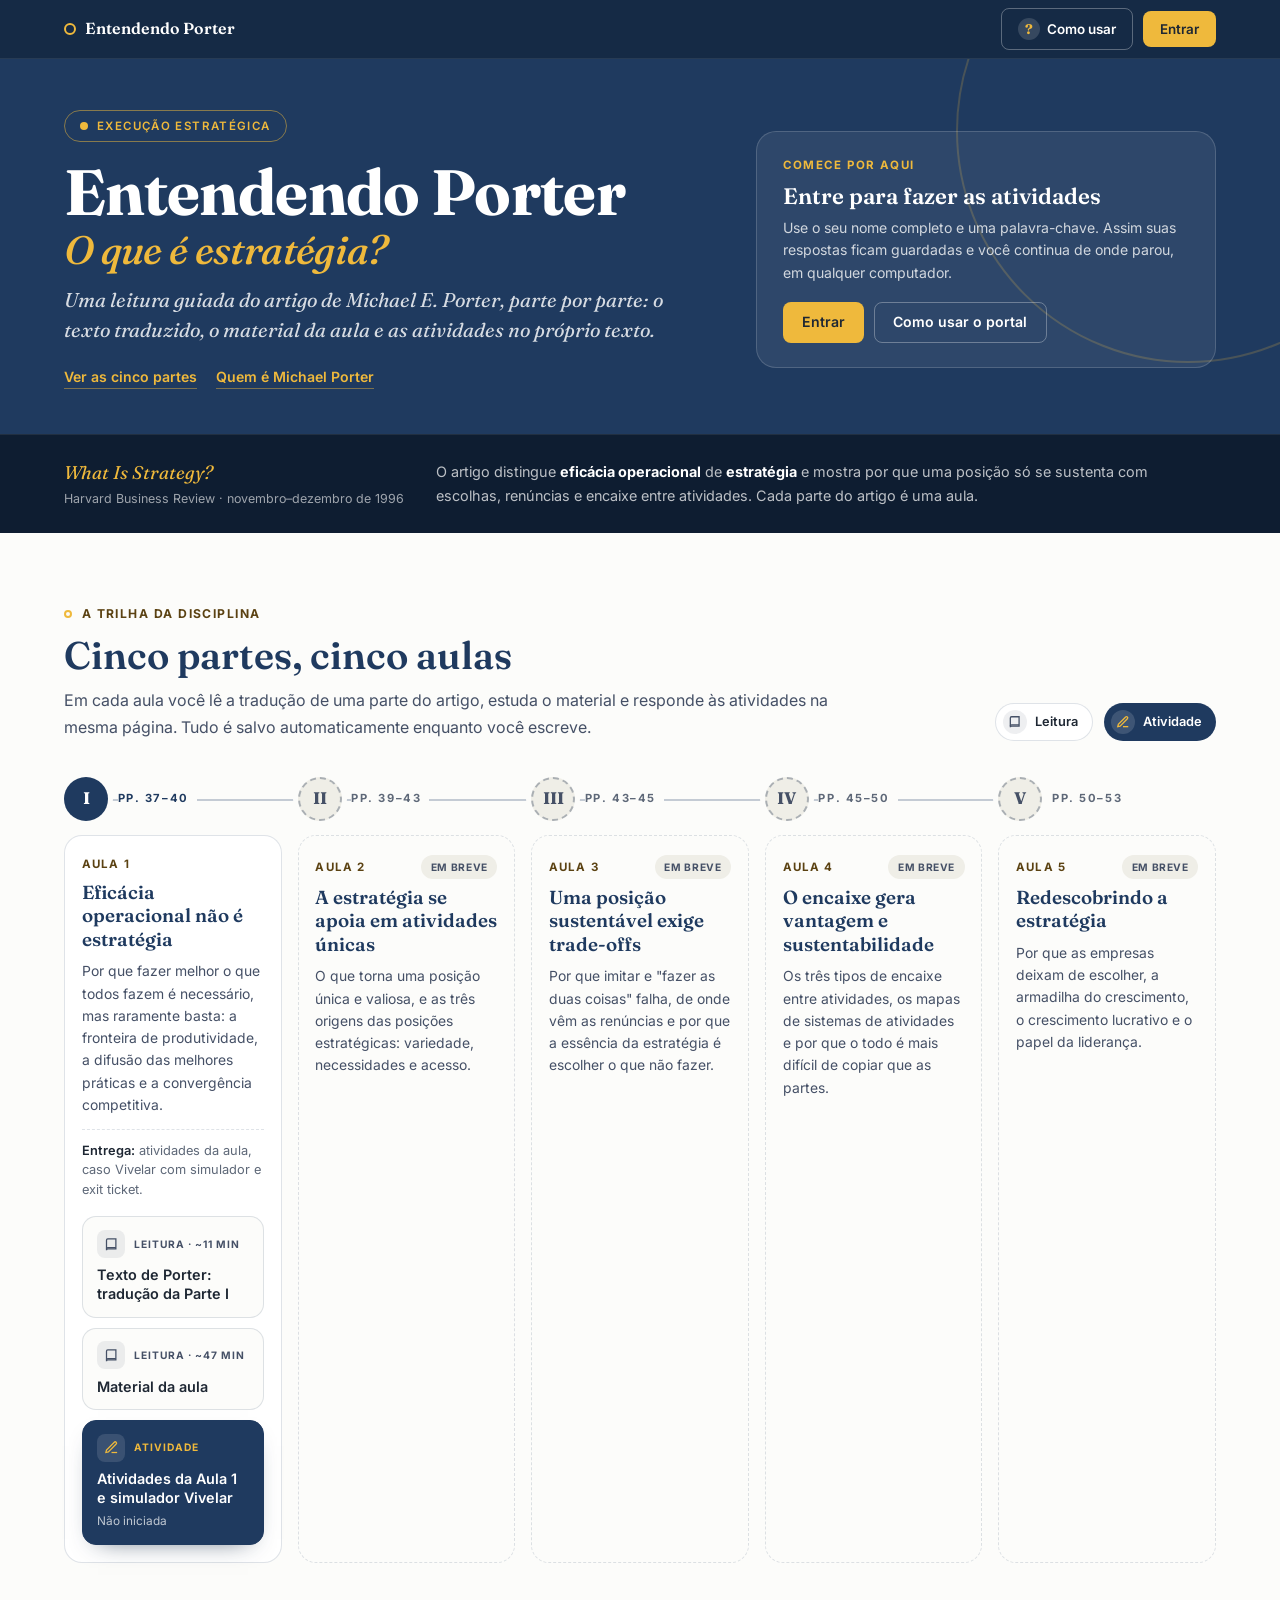
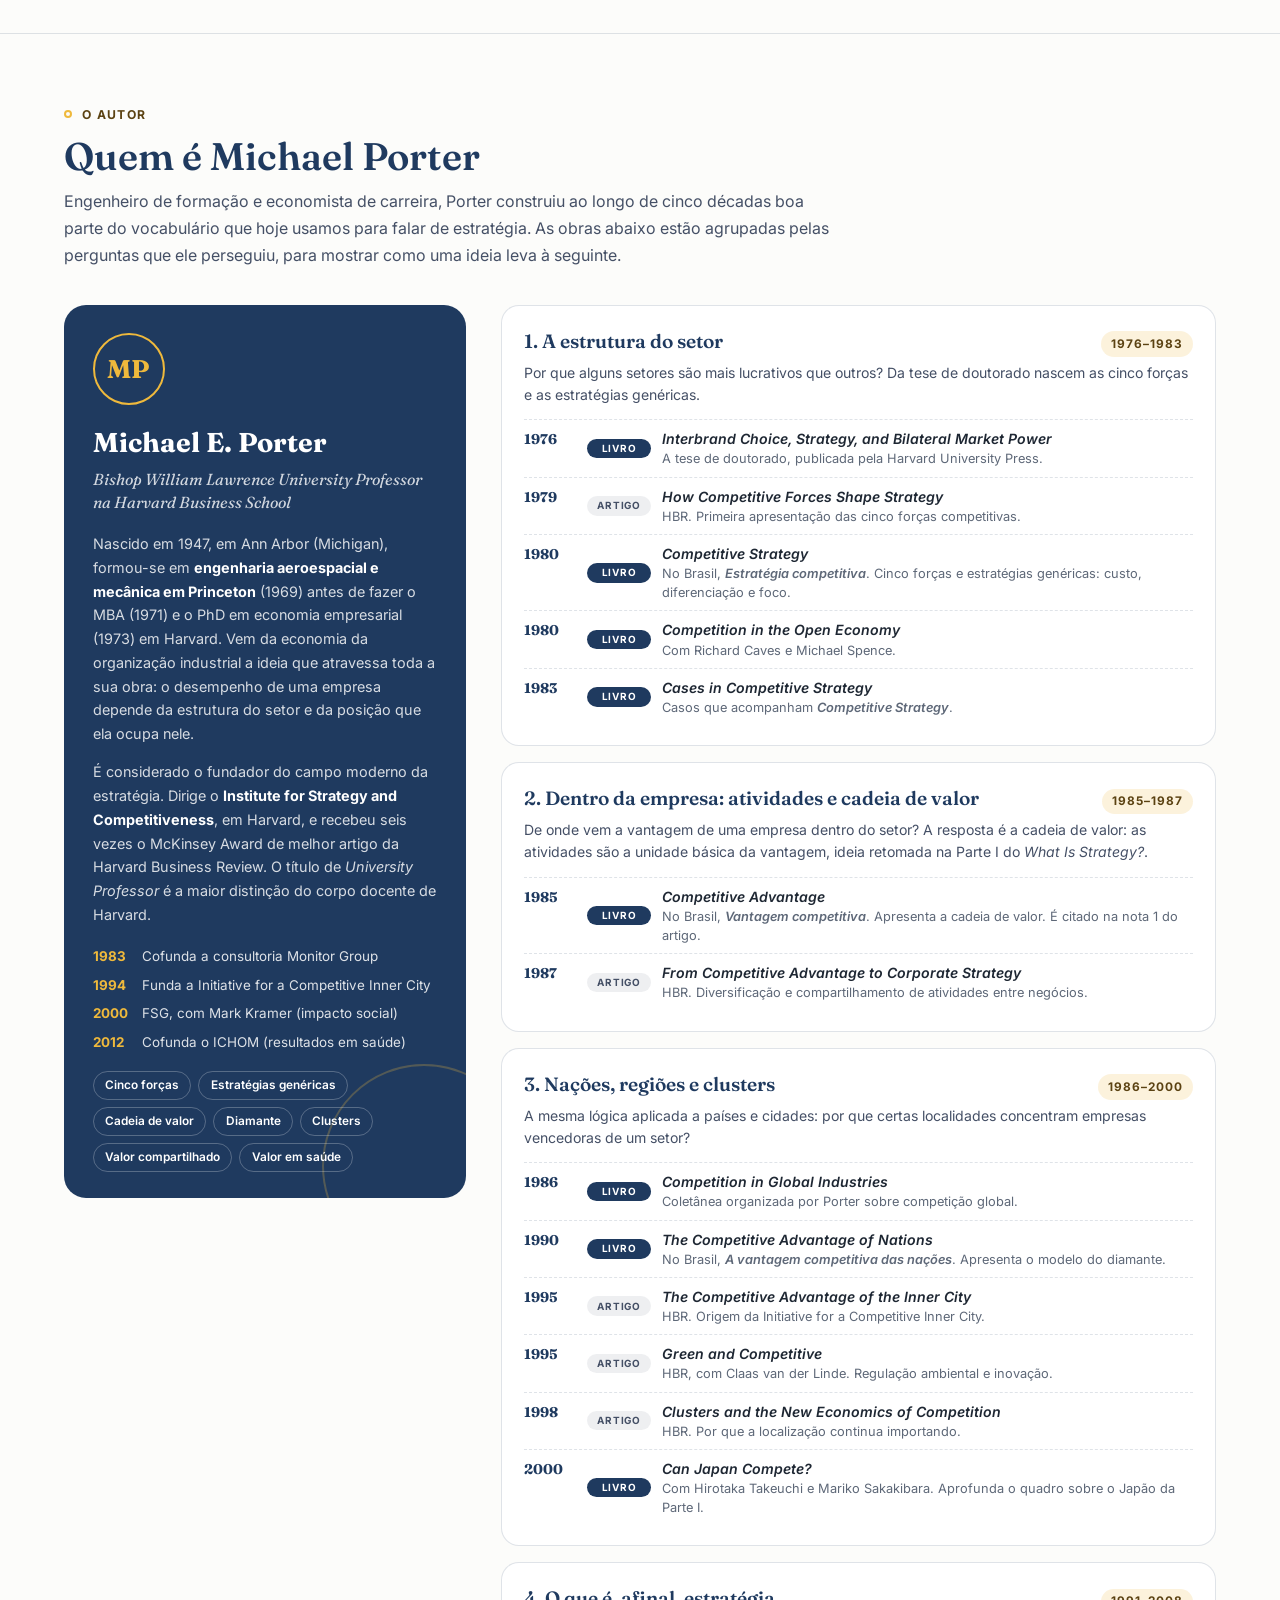
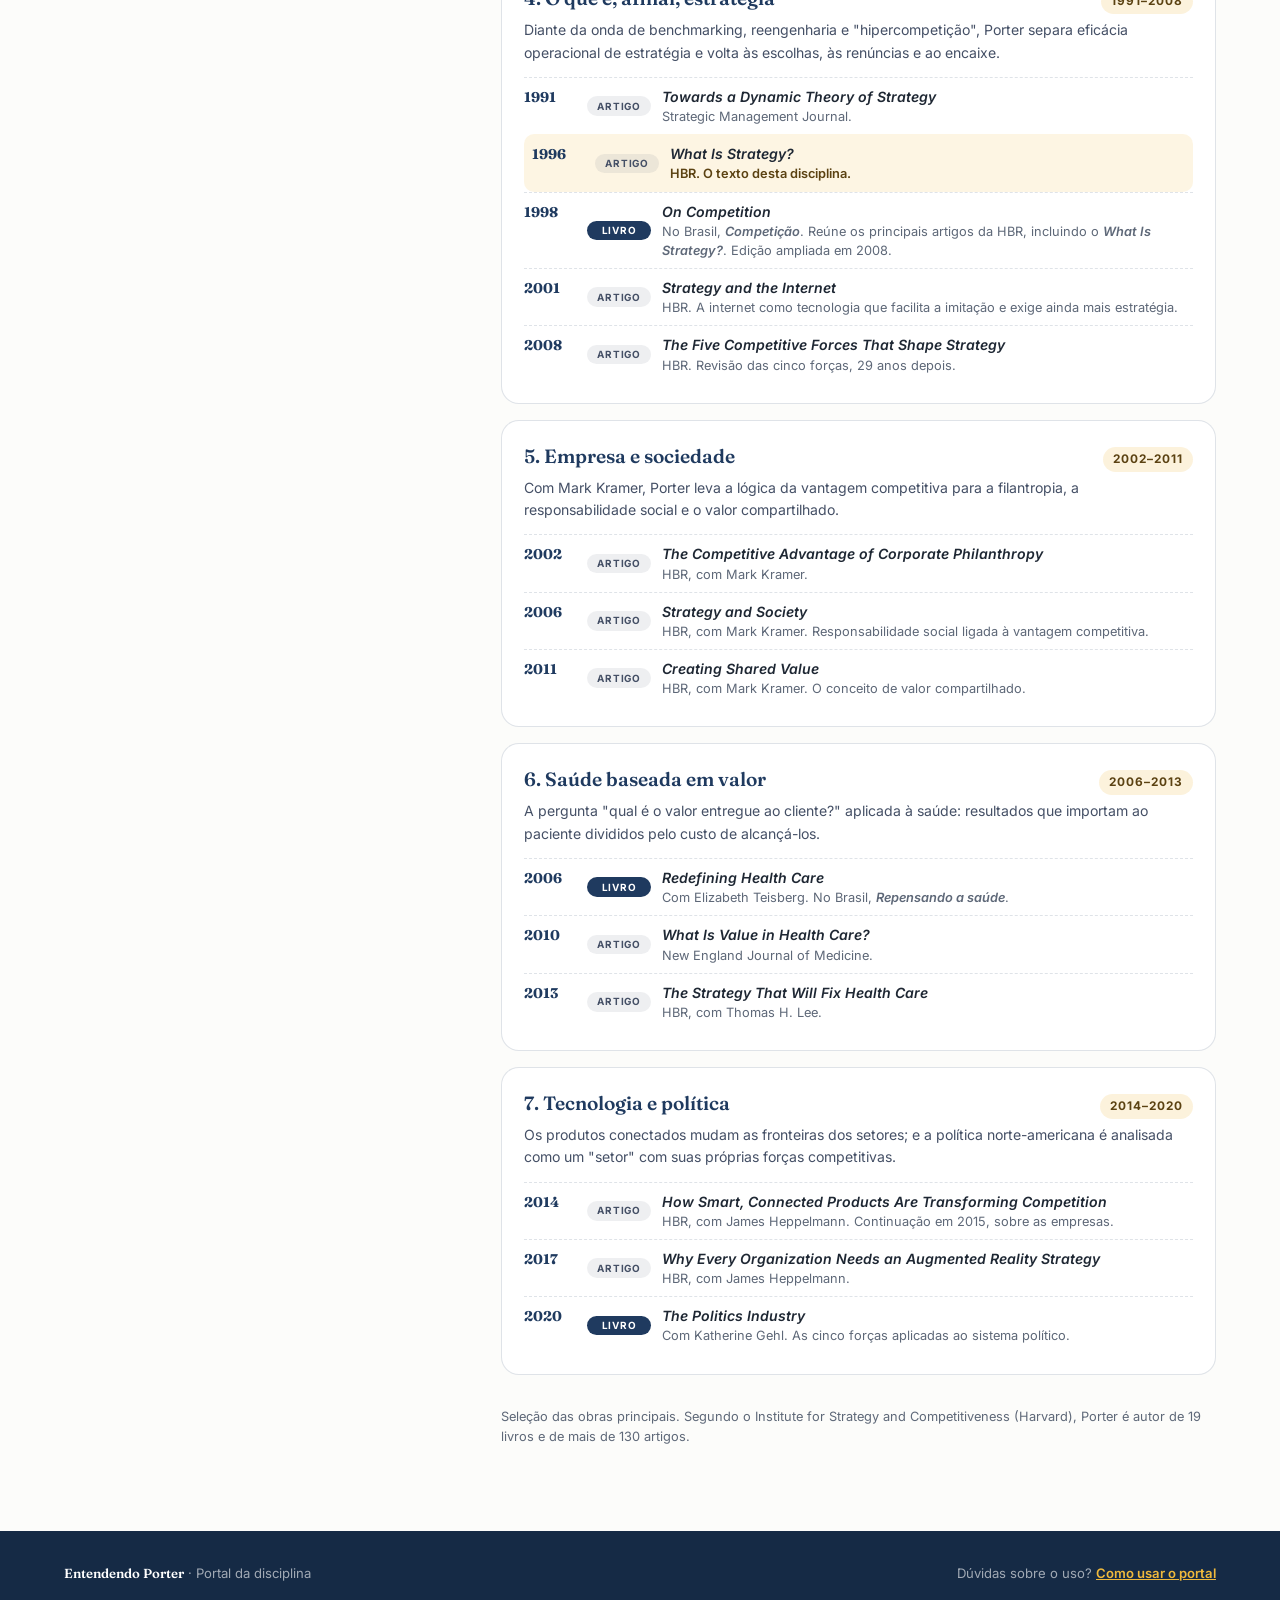
==== index.html @ 603222df "Portal Entendendo Porter: Parte I (Aula 1) Home com trilha das cinco partes e "Quem é Michael Porter" ====
<!DOCTYPE html>
<html lang="pt-BR">
<head>
<meta charset="UTF-8">
<meta name="viewport" content="width=device-width, initial-scale=1.0">
<title>Entendendo Porter — O que é estratégia?</title>
<meta name="description" content="Leitura guiada do artigo What Is Strategy?, de Michael E. Porter (1996): tradução, material da aula e atividades, parte por parte.">
<link rel="preconnect" href="https://fonts.googleapis.com">
<link rel="preconnect" href="https://fonts.gstatic.com" crossorigin>
<link href="https://fonts.googleapis.com/css2?family=Fraunces:ital,opsz,wght@0,9..144,400;0,9..144,500;0,9..144,600;0,9..144,700;1,9..144,400;1,9..144,500&family=Inter:wght@400;500;600;700&display=swap" rel="stylesheet">
<link rel="stylesheet" href="assets/css/portal.css">
<style>
  :root {
    --roxo:#1F3A5F; --roxo-deep:#152A45; --roxo-noite:#0E1D31; --azul:#455066; --azul-tint:rgba(69,80,102,0.09);
    --papel:#FCFCFA; --papel-dim:#EFEEE7; --linha:rgba(31,58,95,0.14);
    --amarelo:#EFB93C; --amarelo-ink:#5B4212; --texto:#1E2733; --muted:#5E6878; --ok:#2f8f5f;
    --display:'Fraunces', Georgia, serif; --body:'Inter', -apple-system, sans-serif;
  }
  * { box-sizing:border-box; }
  html { scroll-behavior:smooth; -webkit-text-size-adjust:100%; scroll-padding-top:70px; }
  body { margin:0; font-family:var(--body); background:var(--papel); color:var(--texto); line-height:1.6; overflow-x:hidden; }
  a { color:inherit; }
  ::selection { background:var(--amarelo); color:var(--roxo-deep); }
  .wrap { max-width:var(--vd-largura); margin:0 auto; padding:0 1.5rem; }

  /* ================= PRIMEIRA DOBRA ================= */
  .hero { background:var(--roxo); color:#fff; position:relative; overflow:hidden; }
  .hero::before { content:''; position:absolute; right:-140px; top:-160px; width:460px; height:460px; border-radius:50%; border:2px solid rgba(239,185,60,0.2); }
  .hero-grid { display:grid; grid-template-columns:1.4fr 1fr; gap:3rem; align-items:center; padding-top:clamp(2.2rem,5vw,3.2rem); padding-bottom:clamp(2rem,4vw,2.8rem); position:relative; z-index:1; }
  .tag { display:inline-flex; align-items:center; gap:0.55rem; border:1px solid rgba(239,185,60,0.5); color:var(--amarelo); font-size:0.72rem; letter-spacing:0.12em; text-transform:uppercase; padding:0.35rem 0.95rem; border-radius:100px; font-weight:600; }
  .tag i { width:8px; height:8px; border-radius:50%; background:var(--amarelo); display:inline-block; }
  .hero h1 { font-family:var(--display); font-weight:700; font-size:clamp(2.5rem,5.4vw,4rem); line-height:1.02; margin:1.1rem 0 0.9rem; letter-spacing:-0.01em; }
  .hero h1 em { display:block; font-style:italic; font-weight:500; color:var(--amarelo); font-size:0.62em; margin-top:0.35rem; }
  .hero-sub { font-family:var(--display); font-style:italic; font-size:clamp(1.05rem,1.8vw,1.25rem); color:rgba(255,255,255,0.82); max-width:52ch; margin:0; line-height:1.5; }
  .hero-links { display:flex; gap:1.2rem; flex-wrap:wrap; margin-top:1.3rem; font-size:0.88rem; }
  .hero-links a { color:var(--amarelo); font-weight:600; text-decoration:none; border-bottom:1px solid rgba(239,185,60,0.45); }
  .hero-links a:hover { border-bottom-color:var(--amarelo); }

  .sessao-card { background:rgba(255,255,255,0.07); border:1px solid rgba(255,255,255,0.16); border-radius:20px; padding:1.5rem 1.6rem; }
  .sessao-card .eyebrow { font-size:0.72rem; font-weight:700; letter-spacing:0.12em; text-transform:uppercase; color:var(--amarelo); margin-bottom:0.5rem; }
  .sessao-card h2 { font-family:var(--display); font-weight:600; font-size:1.4rem; margin:0 0 0.45rem; line-height:1.2; }
  .sessao-card p { font-size:0.88rem; color:rgba(255,255,255,0.78); margin:0 0 1.1rem; line-height:1.6; }
  .sessao-card .vd-btn { padding:0.7rem 1.15rem; font-size:0.88rem; }
  .progresso { list-style:none; margin:0 0 1.1rem; padding:0; display:flex; flex-direction:column; gap:0.4rem; }
  .progresso li { display:flex; justify-content:space-between; gap:1rem; font-size:0.84rem; background:rgba(255,255,255,0.06); border-radius:10px; padding:0.5rem 0.8rem; }
  .progresso li span:last-child { color:rgba(255,255,255,0.7); white-space:nowrap; }
  .progresso li.feito span:last-child { color:#8fe0b6; }
  .sessao-acoes { display:flex; gap:0.6rem; flex-wrap:wrap; }

  /* faixa do artigo */
  .faixa { background:var(--roxo-noite); position:relative; z-index:1; padding:1.4rem 0 1.5rem; border-top:1px solid rgba(255,255,255,0.08); color:#fff; }
  .faixa-grid { display:grid; grid-template-columns:auto 1fr; gap:1rem 2rem; align-items:center; }
  .faixa-ref { font-family:var(--display); font-size:1.15rem; }
  .faixa-ref em { color:var(--amarelo); }
  .faixa-ref small { display:block; font-family:var(--body); font-size:0.78rem; color:rgba(255,255,255,0.6); margin-top:0.15rem; }
  .faixa p { margin:0; color:rgba(255,255,255,0.72); font-size:0.9rem; max-width:80ch; }

  /* ================= SEÇÕES ================= */
  section.bloco { padding:clamp(3rem,6vw,4.4rem) 0; }
  section.bloco + section.bloco { border-top:1px solid var(--linha); }
  .trilha-topo { display:flex; justify-content:space-between; align-items:flex-end; gap:1.5rem 3rem; flex-wrap:wrap; margin-bottom:2.2rem; }
  .eyebrow-sec { display:flex; align-items:center; gap:0.6rem; font-size:0.76rem; font-weight:700; letter-spacing:0.12em; text-transform:uppercase; color:var(--amarelo-ink); margin-bottom:0.7rem; }
  .eyebrow-sec i { width:8px; height:8px; border-radius:50%; border:2px solid var(--amarelo); display:inline-block; }
  h2.titulo-sec { font-family:var(--display); font-weight:600; font-size:clamp(1.8rem,3.6vw,2.4rem); color:var(--roxo); margin:0 0 0.6rem; line-height:1.12; }
  p.intro-sec { color:var(--azul); font-size:1rem; max-width:78ch; margin:0; line-height:1.7; }
  .legenda { display:flex; gap:0.7rem; flex-wrap:wrap; }
  .legenda span { display:inline-flex; align-items:center; gap:0.5rem; font-size:0.8rem; font-weight:600; color:var(--texto); border-radius:100px; padding:0.4rem 0.85rem 0.4rem 0.45rem; }
  .legenda .lg-leitura { background:#fff; border:1px solid var(--linha); }
  .legenda .lg-atividade { background:var(--roxo); color:#fff; }
  .legenda b { width:24px; height:24px; border-radius:50%; display:inline-flex; align-items:center; justify-content:center; }
  .legenda .lg-leitura b { background:var(--azul-tint); color:var(--azul); }
  .legenda .lg-atividade b { background:rgba(255,255,255,0.14); color:var(--amarelo); }

  .etapas { list-style:none; margin:0; padding:0; display:grid; grid-template-columns:repeat(5, minmax(0, 1fr)); gap:1rem; }
  .etapa { display:flex; flex-direction:column; min-width:0; }
  .marco { display:flex; align-items:center; gap:0.6rem; margin-bottom:0.9rem; position:relative; }
  .marco-n { width:44px; height:44px; border-radius:50%; background:var(--roxo); color:#fff; display:flex; align-items:center; justify-content:center; font-family:var(--display); font-weight:700; font-size:1.05rem; flex-shrink:0; position:relative; z-index:1; box-shadow:0 0 0 5px var(--papel); }
  .marco-fase { font-size:0.7rem; font-weight:700; letter-spacing:0.14em; text-transform:uppercase; color:var(--roxo); background:var(--papel); position:relative; z-index:1; padding-right:0.5rem; }
  .etapa:not(:last-child) .marco::after { content:''; position:absolute; left:44px; right:-1rem; top:50%; height:2px; background:var(--roxo); opacity:0.25; }
  .etapa.futura .marco-n { background:var(--papel-dim); color:var(--azul); border:2px dashed rgba(69,80,102,0.4); box-shadow:0 0 0 5px var(--papel); }
  .etapa.futura .marco-fase { color:var(--muted); }

  .etapa-card { flex:1; display:flex; flex-direction:column; background:#fff; border:1px solid var(--linha); border-radius:18px; padding:1.2rem 1.05rem 1.05rem; transition:border-color .2s, box-shadow .2s; }
  .etapa-card:hover { border-color:rgba(31,58,95,0.3); box-shadow:0 18px 40px -28px rgba(21,42,69,0.45); }
  .etapa.futura .etapa-card { background:transparent; border-style:dashed; }
  .etapa-aula { display:flex; justify-content:space-between; align-items:center; gap:0.5rem; font-size:0.72rem; font-weight:700; letter-spacing:0.1em; text-transform:uppercase; color:var(--amarelo-ink); }
  .badge-breve { font-size:0.64rem; letter-spacing:0.06em; padding:0.22rem 0.6rem; border-radius:100px; background:var(--papel-dim); color:var(--azul); }
  .etapa h3 { font-family:var(--display); font-weight:600; font-size:1.18rem; color:var(--roxo); margin:0.45rem 0 0.55rem; line-height:1.25; }
  .etapa p.desc { font-size:0.87rem; color:var(--azul); margin:0 0 0.8rem; line-height:1.6; }
  .etapa p.entrega { font-size:0.8rem; color:var(--muted); margin:0 0 1.1rem; line-height:1.5; padding-top:0.7rem; border-top:1px dashed var(--linha); }
  .etapa p.entrega strong { color:var(--texto); font-weight:600; }
  .recursos { margin-top:auto; display:flex; flex-direction:column; gap:0.6rem; }

  .rec { display:flex; flex-direction:column; gap:0.45rem; text-decoration:none; border-radius:14px; padding:0.8rem 0.9rem 0.85rem; transition:transform .15s, box-shadow .15s, background .15s, border-color .15s; }
  .rec:focus-visible { outline:3px solid var(--amarelo); outline-offset:2px; }
  .rec-cab { display:flex; align-items:center; gap:0.55rem; }
  .rec-ico { width:28px; height:28px; border-radius:8px; display:flex; align-items:center; justify-content:center; flex-shrink:0; }
  .rec-ico svg { width:15px; height:15px; }
  .rec-tipo { display:block; font-size:0.64rem; font-weight:700; letter-spacing:0.1em; text-transform:uppercase; }
  .rec-nome { display:block; font-weight:600; font-size:0.9rem; line-height:1.32; }
  .rec-status { display:block; font-size:0.74rem; margin-top:-0.15rem; }
  .rec-leitura { background:var(--papel); border:1.5px solid var(--linha); color:var(--texto); }
  .rec-leitura .rec-ico { background:var(--azul-tint); color:var(--azul); }
  .rec-leitura .rec-tipo { color:var(--azul); }
  .rec-leitura:hover { border-color:var(--azul); background:#fff; transform:translateY(-1px); }
  .rec-atividade { background:var(--roxo); border:1.5px solid var(--roxo); color:#fff; box-shadow:0 10px 24px -16px rgba(21,42,69,0.8); }
  .rec-atividade .rec-ico { background:rgba(255,255,255,0.12); color:var(--amarelo); }
  .rec-atividade .rec-tipo { color:var(--amarelo); }
  .rec-atividade .rec-status { color:rgba(255,255,255,0.72); }
  .rec-atividade .rec-status.feito { color:#8fe0b6; font-weight:600; }
  .rec-atividade:hover { background:var(--roxo-deep); transform:translateY(-1px); }

  /* ================= QUEM É MICHAEL PORTER ================= */
  .porter-grid { display:grid; grid-template-columns:minmax(0,0.9fr) minmax(0,1.6fr); gap:2.2rem; align-items:start; }
  .bio { background:var(--roxo); color:#fff; border-radius:22px; padding:1.8rem 1.8rem 1.6rem; position:sticky; top:80px; overflow:hidden; }
  .bio::after { content:''; position:absolute; bottom:-70px; right:-60px; width:200px; height:200px; border-radius:50%; border:2px solid rgba(239,185,60,0.25); }
  .bio-mono { width:72px; height:72px; border-radius:50%; border:2px solid var(--amarelo); color:var(--amarelo); display:flex; align-items:center; justify-content:center; font-family:var(--display); font-weight:700; font-size:1.6rem; margin-bottom:1rem; }
  .bio h3 { font-family:var(--display); font-weight:700; font-size:1.7rem; margin:0 0 0.2rem; }
  .bio .bio-cargo { font-family:var(--display); font-style:italic; color:rgba(255,255,255,0.8); margin:0 0 1.1rem; font-size:1rem; line-height:1.45; }
  .bio p { font-size:0.9rem; color:rgba(255,255,255,0.82); line-height:1.65; margin:0 0 0.9rem; }
  .bio p strong { color:#fff; }
  .bio dl { margin:1.2rem 0 0; display:grid; grid-template-columns:auto 1fr; gap:0.45rem 0.9rem; font-size:0.84rem; position:relative; z-index:1; }
  .bio dt { color:var(--amarelo); font-weight:700; white-space:nowrap; }
  .bio dd { margin:0; color:rgba(255,255,255,0.85); }
  .ideias { display:flex; flex-wrap:wrap; gap:0.45rem; margin-top:1.1rem; position:relative; z-index:1; }
  .ideias span { font-size:0.74rem; font-weight:600; border:1px solid rgba(255,255,255,0.25); border-radius:100px; padding:0.25rem 0.7rem; }
  .fases { display:flex; flex-direction:column; gap:1rem; }
  .fase { background:#fff; border:1px solid var(--linha); border-radius:18px; padding:1.25rem 1.35rem; }
  .fase-cab { display:flex; align-items:baseline; justify-content:space-between; gap:1rem; flex-wrap:wrap; margin-bottom:0.3rem; }
  .fase h3 { font-family:var(--display); font-weight:600; font-size:1.2rem; color:var(--roxo); margin:0; }
  .fase-anos { font-size:0.74rem; font-weight:700; letter-spacing:0.08em; color:var(--amarelo-ink); background:rgba(239,185,60,0.18); border-radius:100px; padding:0.2rem 0.65rem; white-space:nowrap; }
  .fase > p { font-size:0.88rem; color:var(--azul); margin:0 0 0.8rem; line-height:1.6; }
  .obras { list-style:none; margin:0; padding:0; display:flex; flex-direction:column; }
  .obras li { display:grid; grid-template-columns:52px 64px minmax(0,1fr); gap:0.7rem; align-items:baseline; padding:0.5rem 0; border-top:1px dashed var(--linha); font-size:0.88rem; color:var(--texto); line-height:1.5; }
  .obras .ano { font-family:var(--display); font-weight:700; color:var(--roxo); }
  .obras .tipo { font-size:0.62rem; font-weight:700; letter-spacing:0.08em; text-transform:uppercase; border-radius:100px; padding:0.15rem 0.5rem; text-align:center; align-self:center; }
  .obras .tipo.livro { background:var(--roxo); color:#fff; }
  .obras .tipo.artigo { background:var(--azul-tint); color:var(--azul); }
  .obras em { font-style:italic; font-weight:600; }
  .obras small { display:block; color:var(--muted); font-size:0.8rem; }
  .obras li.destaque { background:rgba(239,185,60,0.14); border-radius:10px; border-top-color:transparent; padding-left:0.5rem; padding-right:0.5rem; }
  .obras li.destaque small { color:var(--amarelo-ink); font-weight:600; }
  .nota-obras { font-size:0.8rem; color:var(--muted); margin-top:1rem; }

  footer { background:var(--roxo-deep); color:rgba(255,255,255,0.6); font-size:0.82rem; padding:2rem 0; }
  footer .wrap { display:flex; justify-content:space-between; gap:1rem; flex-wrap:wrap; align-items:center; }
  footer strong { color:#fff; font-family:var(--display); font-weight:600; }
  footer button { background:none; border:none; color:var(--amarelo); font:inherit; font-weight:600; cursor:pointer; padding:0; text-decoration:underline; }

  /* ================= RESPONSIVO ================= */
  @media (max-width:1100px) {
    .etapas { grid-template-columns:1fr; gap:1.2rem; position:relative; }
    .etapas::before { content:''; position:absolute; left:21px; top:22px; bottom:22px; width:2px; background:var(--roxo); opacity:0.2; }
    .etapa { display:grid; grid-template-columns:44px 1fr; gap:1rem; }
    .marco { flex-direction:column; margin:0; }
    .marco-fase { display:none; }
    .etapa:not(:last-child) .marco::after { display:none; }
    .etapa-card .etapa-aula::after { content:attr(data-fase); color:var(--muted); letter-spacing:0.12em; }
    .recursos { flex-direction:row; flex-wrap:wrap; }
    .rec { flex:1 1 220px; }
  }
  @media (max-width:880px) {
    .hero-grid, .porter-grid, .faixa-grid { grid-template-columns:1fr; gap:1.6rem; }
    .bio { position:static; }
  }
  @media (max-width:560px) {
    .wrap { padding-left:1rem; padding-right:1rem; }
    .etapas::before { left:17px; }
    .etapa { grid-template-columns:36px 1fr; gap:0.75rem; }
    .marco-n { width:36px; height:36px; font-size:0.9rem; box-shadow:0 0 0 4px var(--papel); }
    .etapa-card { padding:1.1rem 1rem; }
    .obras li { grid-template-columns:44px minmax(0,1fr); }
    .obras .tipo { grid-column:2; justify-self:start; }
    .obras li > span:last-child { grid-column:1 / -1; }
    .bio { padding:1.4rem 1.2rem; }
  }
  @media (prefers-reduced-motion: reduce) { .rec, .etapa-card { transition:none; } html { scroll-behavior:auto; } }
</style>
</head>
<body>

<header class="hero">
  <div class="wrap hero-grid">
    <div>
      <span class="tag"><i></i><span id="programa">Execução Estratégica</span></span>
      <h1>Entendendo Porter <em>O que é estratégia?</em></h1>
      <p class="hero-sub">Uma leitura guiada do artigo de Michael E. Porter, parte por parte: o texto traduzido, o material da aula e as atividades no próprio texto.</p>
      <div class="hero-links"><a href="#trilha">Ver as cinco partes</a><a href="#porter">Quem é Michael Porter</a></div>
    </div>
    <div class="sessao-card" id="sessaoCard" aria-live="polite"></div>
  </div>
  <div class="faixa">
    <div class="wrap faixa-grid">
      <div class="faixa-ref"><em>What Is Strategy?</em><small>Harvard Business Review · novembro–dezembro de 1996</small></div>
      <p>O artigo distingue <strong style="color:#fff">eficácia operacional</strong> de <strong style="color:#fff">estratégia</strong> e mostra por que uma posição só se sustenta com escolhas, renúncias e encaixe entre atividades. Cada parte do artigo é uma aula.</p>
    </div>
  </div>
</header>

<main>
  <section class="bloco" id="trilha">
    <div class="wrap">
      <div class="trilha-topo">
        <div>
          <div class="eyebrow-sec"><i></i>A trilha da disciplina</div>
          <h2 class="titulo-sec">Cinco partes, cinco aulas</h2>
          <p class="intro-sec">Em cada aula você lê a tradução de uma parte do artigo, estuda o material e responde às atividades na mesma página. Tudo é salvo automaticamente enquanto você escreve.</p>
        </div>
        <div class="legenda" aria-label="Legenda">
          <span class="lg-leitura"><b aria-hidden="true"><svg width="14" height="14" viewBox="0 0 24 24" fill="none" stroke="currentColor" stroke-width="2.2"><path d="M4 5a2 2 0 012-2h13v16H6a2 2 0 00-2 2V5z"/><path d="M4 19a2 2 0 012-2h13"/></svg></b>Leitura</span>
          <span class="lg-atividade"><b aria-hidden="true"><svg width="14" height="14" viewBox="0 0 24 24" fill="none" stroke="currentColor" stroke-width="2.2"><path d="M12 20h9"/><path d="M16.5 3.5a2.1 2.1 0 013 3L7 19l-4 1 1-4 12.5-12.5z"/></svg></b>Atividade</span>
        </div>
      </div>

      <ol class="etapas">
        <li class="etapa">
          <div class="marco"><span class="marco-n">I</span><span class="marco-fase">pp. 37–40</span></div>
          <article class="etapa-card">
            <div class="etapa-aula" data-fase=" · pp. 37–40">Aula 1</div>
            <h3>Eficácia operacional não é estratégia</h3>
            <p class="desc">Por que fazer melhor o que todos fazem é necessário, mas raramente basta: a fronteira de produtividade, a difusão das melhores práticas e a convergência competitiva.</p>
            <p class="entrega"><strong>Entrega:</strong> atividades da aula, caso Vivelar com simulador e exit ticket.</p>
            <div class="recursos">
              <a class="rec rec-leitura" href="partes/parte-1.html#texto">
                <span class="rec-cab"><span class="rec-ico"><svg viewBox="0 0 24 24" fill="none" stroke="currentColor" stroke-width="2"><path d="M4 5a2 2 0 012-2h13v16H6a2 2 0 00-2 2V5z"/><path d="M4 19a2 2 0 012-2h13"/></svg></span><span class="rec-tipo">Leitura · ~11 min</span></span><span class="rec-nome">Texto de Porter: tradução da Parte I</span></a>
              <a class="rec rec-leitura" href="partes/parte-1.html#material">
                <span class="rec-cab"><span class="rec-ico"><svg viewBox="0 0 24 24" fill="none" stroke="currentColor" stroke-width="2"><path d="M4 5a2 2 0 012-2h13v16H6a2 2 0 00-2 2V5z"/><path d="M4 19a2 2 0 012-2h13"/></svg></span><span class="rec-tipo">Leitura · ~47 min</span></span><span class="rec-nome">Material da aula</span></a>
              <a class="rec rec-atividade" href="partes/parte-1.html">
                <span class="rec-cab"><span class="rec-ico"><svg viewBox="0 0 24 24" fill="none" stroke="currentColor" stroke-width="2"><path d="M12 20h9"/><path d="M16.5 3.5a2.1 2.1 0 013 3L7 19l-4 1 1-4 12.5-12.5z"/></svg></span><span class="rec-tipo">Atividade</span></span><span class="rec-nome">Atividades da Aula 1 e simulador Vivelar</span><span class="rec-status" data-ferramenta="aula1">Não iniciada</span></a>
            </div>
          </article>
        </li>

        <li class="etapa futura">
          <div class="marco"><span class="marco-n">II</span><span class="marco-fase">pp. 39–43</span></div>
          <article class="etapa-card">
            <div class="etapa-aula" data-fase=" · pp. 39–43">Aula 2 <span class="badge-breve">Em breve</span></div>
            <h3>A estratégia se apoia em atividades únicas</h3>
            <p class="desc">O que torna uma posição única e valiosa, e as três origens das posições estratégicas: variedade, necessidades e acesso.</p>
          </article>
        </li>

        <li class="etapa futura">
          <div class="marco"><span class="marco-n">III</span><span class="marco-fase">pp. 43–45</span></div>
          <article class="etapa-card">
            <div class="etapa-aula" data-fase=" · pp. 43–45">Aula 3 <span class="badge-breve">Em breve</span></div>
            <h3>Uma posição sustentável exige trade-offs</h3>
            <p class="desc">Por que imitar e "fazer as duas coisas" falha, de onde vêm as renúncias e por que a essência da estratégia é escolher o que não fazer.</p>
          </article>
        </li>

        <li class="etapa futura">
          <div class="marco"><span class="marco-n">IV</span><span class="marco-fase">pp. 45–50</span></div>
          <article class="etapa-card">
            <div class="etapa-aula" data-fase=" · pp. 45–50">Aula 4 <span class="badge-breve">Em breve</span></div>
            <h3>O encaixe gera vantagem e sustentabilidade</h3>
            <p class="desc">Os três tipos de encaixe entre atividades, os mapas de sistemas de atividades e por que o todo é mais difícil de copiar que as partes.</p>
          </article>
        </li>

        <li class="etapa futura">
          <div class="marco"><span class="marco-n">V</span><span class="marco-fase">pp. 50–53</span></div>
          <article class="etapa-card">
            <div class="etapa-aula" data-fase=" · pp. 50–53">Aula 5 <span class="badge-breve">Em breve</span></div>
            <h3>Redescobrindo a estratégia</h3>
            <p class="desc">Por que as empresas deixam de escolher, a armadilha do crescimento, o crescimento lucrativo e o papel da liderança.</p>
          </article>
        </li>
      </ol>
    </div>
  </section>

  <section class="bloco" id="porter">
    <div class="wrap">
      <div class="trilha-topo">
        <div>
          <div class="eyebrow-sec"><i></i>O autor</div>
          <h2 class="titulo-sec">Quem é Michael Porter</h2>
          <p class="intro-sec">Engenheiro de formação e economista de carreira, Porter construiu ao longo de cinco décadas boa parte do vocabulário que hoje usamos para falar de estratégia. As obras abaixo estão agrupadas pelas perguntas que ele perseguiu, para mostrar como uma ideia leva à seguinte.</p>
        </div>
      </div>

      <div class="porter-grid">
        <aside class="bio">
          <div class="bio-mono" aria-hidden="true">MP</div>
          <h3>Michael E. Porter</h3>
          <p class="bio-cargo">Bishop William Lawrence University Professor na Harvard Business School</p>
          <p>Nascido em 1947, em Ann Arbor (Michigan), formou-se em <strong>engenharia aeroespacial e mecânica em Princeton</strong> (1969) antes de fazer o MBA (1971) e o PhD em economia empresarial (1973) em Harvard. Vem da economia da organização industrial a ideia que atravessa toda a sua obra: o desempenho de uma empresa depende da estrutura do setor e da posição que ela ocupa nele.</p>
          <p>É considerado o fundador do campo moderno da estratégia. Dirige o <strong>Institute for Strategy and Competitiveness</strong>, em Harvard, e recebeu seis vezes o McKinsey Award de melhor artigo da Harvard Business Review. O título de <em>University Professor</em> é a maior distinção do corpo docente de Harvard.</p>
          <dl>
            <dt>1983</dt><dd>Cofunda a consultoria Monitor Group</dd>
            <dt>1994</dt><dd>Funda a Initiative for a Competitive Inner City</dd>
            <dt>2000</dt><dd>FSG, com Mark Kramer (impacto social)</dd>
            <dt>2012</dt><dd>Cofunda o ICHOM (resultados em saúde)</dd>
          </dl>
          <div class="ideias" aria-label="Ideias associadas a Porter">
            <span>Cinco forças</span><span>Estratégias genéricas</span><span>Cadeia de valor</span><span>Diamante</span><span>Clusters</span><span>Valor compartilhado</span><span>Valor em saúde</span>
          </div>
        </aside>

        <div class="fases">
          <article class="fase">
            <div class="fase-cab"><h3>1. A estrutura do setor</h3><span class="fase-anos">1976–1983</span></div>
            <p>Por que alguns setores são mais lucrativos que outros? Da tese de doutorado nascem as cinco forças e as estratégias genéricas.</p>
            <ul class="obras">
              <li><span class="ano">1976</span><span class="tipo livro">Livro</span><span><em>Interbrand Choice, Strategy, and Bilateral Market Power</em><small>A tese de doutorado, publicada pela Harvard University Press.</small></span></li>
              <li><span class="ano">1979</span><span class="tipo artigo">Artigo</span><span><em>How Competitive Forces Shape Strategy</em><small>HBR. Primeira apresentação das cinco forças competitivas.</small></span></li>
              <li><span class="ano">1980</span><span class="tipo livro">Livro</span><span><em>Competitive Strategy</em><small>No Brasil, <em>Estratégia competitiva</em>. Cinco forças e estratégias genéricas: custo, diferenciação e foco.</small></span></li>
              <li><span class="ano">1980</span><span class="tipo livro">Livro</span><span><em>Competition in the Open Economy</em><small>Com Richard Caves e Michael Spence.</small></span></li>
              <li><span class="ano">1983</span><span class="tipo livro">Livro</span><span><em>Cases in Competitive Strategy</em><small>Casos que acompanham <em>Competitive Strategy</em>.</small></span></li>
            </ul>
          </article>

          <article class="fase">
            <div class="fase-cab"><h3>2. Dentro da empresa: atividades e cadeia de valor</h3><span class="fase-anos">1985–1987</span></div>
            <p>De onde vem a vantagem de uma empresa dentro do setor? A resposta é a cadeia de valor: as atividades são a unidade básica da vantagem, ideia retomada na Parte I do <em>What Is Strategy?</em>.</p>
            <ul class="obras">
              <li><span class="ano">1985</span><span class="tipo livro">Livro</span><span><em>Competitive Advantage</em><small>No Brasil, <em>Vantagem competitiva</em>. Apresenta a cadeia de valor. É citado na nota 1 do artigo.</small></span></li>
              <li><span class="ano">1987</span><span class="tipo artigo">Artigo</span><span><em>From Competitive Advantage to Corporate Strategy</em><small>HBR. Diversificação e compartilhamento de atividades entre negócios.</small></span></li>
            </ul>
          </article>

          <article class="fase">
            <div class="fase-cab"><h3>3. Nações, regiões e clusters</h3><span class="fase-anos">1986–2000</span></div>
            <p>A mesma lógica aplicada a países e cidades: por que certas localidades concentram empresas vencedoras de um setor?</p>
            <ul class="obras">
              <li><span class="ano">1986</span><span class="tipo livro">Livro</span><span><em>Competition in Global Industries</em><small>Coletânea organizada por Porter sobre competição global.</small></span></li>
              <li><span class="ano">1990</span><span class="tipo livro">Livro</span><span><em>The Competitive Advantage of Nations</em><small>No Brasil, <em>A vantagem competitiva das nações</em>. Apresenta o modelo do diamante.</small></span></li>
              <li><span class="ano">1995</span><span class="tipo artigo">Artigo</span><span><em>The Competitive Advantage of the Inner City</em><small>HBR. Origem da Initiative for a Competitive Inner City.</small></span></li>
              <li><span class="ano">1995</span><span class="tipo artigo">Artigo</span><span><em>Green and Competitive</em><small>HBR, com Claas van der Linde. Regulação ambiental e inovação.</small></span></li>
              <li><span class="ano">1998</span><span class="tipo artigo">Artigo</span><span><em>Clusters and the New Economics of Competition</em><small>HBR. Por que a localização continua importando.</small></span></li>
              <li><span class="ano">2000</span><span class="tipo livro">Livro</span><span><em>Can Japan Compete?</em><small>Com Hirotaka Takeuchi e Mariko Sakakibara. Aprofunda o quadro sobre o Japão da Parte I.</small></span></li>
            </ul>
          </article>

          <article class="fase">
            <div class="fase-cab"><h3>4. O que é, afinal, estratégia</h3><span class="fase-anos">1991–2008</span></div>
            <p>Diante da onda de benchmarking, reengenharia e "hipercompetição", Porter separa eficácia operacional de estratégia e volta às escolhas, às renúncias e ao encaixe.</p>
            <ul class="obras">
              <li><span class="ano">1991</span><span class="tipo artigo">Artigo</span><span><em>Towards a Dynamic Theory of Strategy</em><small>Strategic Management Journal.</small></span></li>
              <li class="destaque"><span class="ano">1996</span><span class="tipo artigo">Artigo</span><span><em>What Is Strategy?</em><small>HBR. O texto desta disciplina.</small></span></li>
              <li><span class="ano">1998</span><span class="tipo livro">Livro</span><span><em>On Competition</em><small>No Brasil, <em>Competição</em>. Reúne os principais artigos da HBR, incluindo o <em>What Is Strategy?</em>. Edição ampliada em 2008.</small></span></li>
              <li><span class="ano">2001</span><span class="tipo artigo">Artigo</span><span><em>Strategy and the Internet</em><small>HBR. A internet como tecnologia que facilita a imitação e exige ainda mais estratégia.</small></span></li>
              <li><span class="ano">2008</span><span class="tipo artigo">Artigo</span><span><em>The Five Competitive Forces That Shape Strategy</em><small>HBR. Revisão das cinco forças, 29 anos depois.</small></span></li>
            </ul>
          </article>

          <article class="fase">
            <div class="fase-cab"><h3>5. Empresa e sociedade</h3><span class="fase-anos">2002–2011</span></div>
            <p>Com Mark Kramer, Porter leva a lógica da vantagem competitiva para a filantropia, a responsabilidade social e o valor compartilhado.</p>
            <ul class="obras">
              <li><span class="ano">2002</span><span class="tipo artigo">Artigo</span><span><em>The Competitive Advantage of Corporate Philanthropy</em><small>HBR, com Mark Kramer.</small></span></li>
              <li><span class="ano">2006</span><span class="tipo artigo">Artigo</span><span><em>Strategy and Society</em><small>HBR, com Mark Kramer. Responsabilidade social ligada à vantagem competitiva.</small></span></li>
              <li><span class="ano">2011</span><span class="tipo artigo">Artigo</span><span><em>Creating Shared Value</em><small>HBR, com Mark Kramer. O conceito de valor compartilhado.</small></span></li>
            </ul>
          </article>

          <article class="fase">
            <div class="fase-cab"><h3>6. Saúde baseada em valor</h3><span class="fase-anos">2006–2013</span></div>
            <p>A pergunta "qual é o valor entregue ao cliente?" aplicada à saúde: resultados que importam ao paciente divididos pelo custo de alcançá-los.</p>
            <ul class="obras">
              <li><span class="ano">2006</span><span class="tipo livro">Livro</span><span><em>Redefining Health Care</em><small>Com Elizabeth Teisberg. No Brasil, <em>Repensando a saúde</em>.</small></span></li>
              <li><span class="ano">2010</span><span class="tipo artigo">Artigo</span><span><em>What Is Value in Health Care?</em><small>New England Journal of Medicine.</small></span></li>
              <li><span class="ano">2013</span><span class="tipo artigo">Artigo</span><span><em>The Strategy That Will Fix Health Care</em><small>HBR, com Thomas H. Lee.</small></span></li>
            </ul>
          </article>

          <article class="fase">
            <div class="fase-cab"><h3>7. Tecnologia e política</h3><span class="fase-anos">2014–2020</span></div>
            <p>Os produtos conectados mudam as fronteiras dos setores; e a política norte-americana é analisada como um "setor" com suas próprias forças competitivas.</p>
            <ul class="obras">
              <li><span class="ano">2014</span><span class="tipo artigo">Artigo</span><span><em>How Smart, Connected Products Are Transforming Competition</em><small>HBR, com James Heppelmann. Continuação em 2015, sobre as empresas.</small></span></li>
              <li><span class="ano">2017</span><span class="tipo artigo">Artigo</span><span><em>Why Every Organization Needs an Augmented Reality Strategy</em><small>HBR, com James Heppelmann.</small></span></li>
              <li><span class="ano">2020</span><span class="tipo livro">Livro</span><span><em>The Politics Industry</em><small>Com Katherine Gehl. As cinco forças aplicadas ao sistema político.</small></span></li>
            </ul>
          </article>
          <p class="nota-obras">Seleção das obras principais. Segundo o Institute for Strategy and Competitiveness (Harvard), Porter é autor de 19 livros e de mais de 130 artigos.</p>
        </div>
      </div>
    </div>
  </section>
</main>

<footer>
  <div class="wrap">
    <span><strong id="rodapeNome">Entendendo Porter</strong> · Portal da disciplina</span>
    <span>Dúvidas sobre o uso? <button type="button" id="rodapeAjuda">Como usar o portal</button></span>
  </div>
</footer>

<script src="assets/js/config.js"></script>
<script src="assets/js/portal.js"></script>
<script>
(function () {
  var C = window.VD_CONFIG || {};
  if (C.PROGRAMA) document.getElementById('programa').textContent = C.PROGRAMA;
  if (C.NOME_DISCIPLINA) { document.getElementById('rodapeNome').textContent = C.NOME_DISCIPLINA; }

  VD.iniciarPagina();
  document.getElementById('rodapeAjuda').onclick = function () { VD.abrirInstrucoes(); };
  if (location.hash === '#ajuda') VD.abrirInstrucoes();

  var esc = VD.esc;
  var ATIVIDADES = [
    { id: 'aula1', nome: 'Aula 1 · Parte I', url: 'partes/parte-1.html' }
  ];

  function rotulo(reg) {
    if (!reg) return null;
    if (VD.emPlanilha() && reg.pendente) return 'Alterações ainda não enviadas';
    return 'Salva ' + VD.fmtHora(reg.base || reg.atualizado);
  }

  function render() {
    var s = VD.sessao();
    var card = document.getElementById('sessaoCard');
    if (!s) {
      card.innerHTML =
        '<div class="eyebrow">Comece por aqui</div>' +
        '<h2>Entre para fazer as atividades</h2>' +
        '<p>Use o seu nome completo e uma palavra-chave. Assim suas respostas ficam guardadas e você continua de onde parou, em qualquer computador.</p>' +
        '<div class="sessao-acoes"><button type="button" class="vd-btn vd-btn-amarelo" id="btnEntrar">Entrar</button>' +
        '<button type="button" class="vd-btn vd-btn-claro" id="btnGuia">Como usar o portal</button></div>';
      document.getElementById('btnEntrar').onclick = function () { VD.abrirLogin(); };
      document.getElementById('btnGuia').onclick = function () { VD.abrirInstrucoes(); };
    } else {
      card.innerHTML =
        '<div class="eyebrow">' + (s.turma ? esc(s.turma) : 'Sua área') + '</div>' +
        '<h2>Olá, ' + esc(s.nome) + '</h2>' +
        '<p>' + (VD.emPlanilha() ? 'Suas respostas estão sendo salvas na planilha da turma.' : 'Modo local: suas respostas ficam salvas neste navegador.') + '</p>' +
        '<ul class="progresso">' + ATIVIDADES.map(function (a) {
          var r = rotulo(VD.registro(a.id));
          return '<li class="' + (r ? 'feito' : '') + '"><span>' + esc(a.nome) + '</span><span>' + (r ? esc(r) : 'Não iniciada') + '</span></li>';
        }).join('') + '</ul>' +
        '<div class="sessao-acoes"><a class="vd-btn vd-btn-amarelo" href="' + proxima() + '">Continuar</a>' +
        '<button type="button" class="vd-btn vd-btn-claro" id="btnSair">Trocar de estudante</button></div>';
      document.getElementById('btnSair').onclick = function () { VD.sair(); };
    }

    document.querySelectorAll('[data-ferramenta]').forEach(function (el) {
      var r = rotulo(VD.registro(el.dataset.ferramenta));
      el.classList.toggle('feito', !!r);
      el.textContent = r ? '✓ ' + r : 'Não iniciada';
    });
  }

  function proxima() {
    for (var i = 0; i < ATIVIDADES.length; i++) if (!VD.registro(ATIVIDADES[i].id)) return ATIVIDADES[i].url;
    return ATIVIDADES[ATIVIDADES.length - 1].url;
  }

  VD.onSessao(render);
  render();
})();
</script>
</body>
</html>
---- assets/css/portal.css ----
/* =========================================================
   Portal Vieses e Decisão — componentes compartilhados
   (barra superior, sessão, status de salvamento, modal)
   Tudo prefixado com "vd-" para não colidir com o CSS
   próprio de cada ferramenta e de cada material.
   ========================================================= */
:root {
  --vd-roxo: #1F3A5F;
  --vd-roxo-deep: #152A45;
  --vd-roxo-tint: rgba(31,58,95,0.06);
  --vd-azul: #455066;
  --vd-fundo: #FCFCFA;
  --vd-fundo-alt: #F2EFEA;
  --vd-amarelo: #EFB93C;
  --vd-amarelo-ink: #5B4212;
  --vd-texto: #1E2733;
  --vd-muted: #5E6878;
  --vd-border: rgba(31,58,95,0.16);
  --vd-ok: #2f8f5f;
  --vd-erro: #b0475a;
  --vd-display: 'Fraunces', Georgia, serif;
  --vd-body: 'Inter', -apple-system, 'Segoe UI', sans-serif;
  --vd-largura: 1200px;
}

/* ---------- Barra superior ---------- */
.vd-topbar {
  position: sticky; top: 0; z-index: 400;
  background: var(--vd-roxo-deep); color: #fff;
  font-family: var(--vd-body);
  border-bottom: 1px solid rgba(255,255,255,0.08);
}
.vd-topbar-inner {
  max-width: var(--vd-largura); margin: 0 auto; padding: 0 1.5rem; height: 58px;
  display: flex; align-items: center; justify-content: space-between; gap: 1rem;
}
.vd-left { display: flex; align-items: center; gap: 0.9rem; min-width: 0; }
.vd-brand {
  display: inline-flex; align-items: center; gap: 0.55rem; color: #fff; text-decoration: none;
  font-family: var(--vd-display); font-weight: 600; font-size: 1rem; white-space: nowrap;
}
.vd-brand:hover { color: var(--vd-amarelo); }
.vd-dot { width: 12px; height: 12px; border-radius: 50%; border: 2px solid var(--vd-amarelo); flex-shrink: 0; display: inline-block; }
.vd-crumb {
  font-size: 0.8rem; color: rgba(255,255,255,0.6); white-space: nowrap; overflow: hidden; text-overflow: ellipsis;
  padding-left: 0.9rem; border-left: 1px solid rgba(255,255,255,0.18);
}
.vd-right { display: flex; align-items: center; gap: 0.6rem; flex-shrink: 0; position: relative; }
.vd-ajuda { padding: 0.45rem 0.8rem 0.45rem 0.45rem; font-size: 0.8rem; }
.vd-ajuda-ico {
  width: 22px; height: 22px; border-radius: 50%; background: rgba(255,255,255,0.14); color: var(--vd-amarelo);
  display: inline-flex; align-items: center; justify-content: center; font-family: var(--vd-display); font-weight: 700; font-size: 0.85rem;
}
.vd-salvar { padding: 0.5rem 0.9rem; font-size: 0.8rem; }
.vd-salvar[hidden] { display: none; }

/* botões próprios do portal — redefinem tudo para não herdar o CSS das ferramentas */
.vd-btn {
  font-family: var(--vd-body); font-weight: 600; font-size: 0.84rem; line-height: 1.2;
  border-radius: 8px; padding: 0.55rem 1rem; min-height: 0; cursor: pointer;
  border: 1px solid transparent; transition: background .15s, border-color .15s, color .15s;
  transform: none !important; display: inline-flex; align-items: center; justify-content: center; gap: 0.45rem;
  text-decoration: none;
}
.vd-btn-amarelo { background: var(--vd-amarelo); color: var(--vd-texto); }
.vd-btn-amarelo:hover { background: #f5c968; }
.vd-btn-roxo { background: var(--vd-roxo); color: #fff; }
.vd-btn-roxo:hover { background: var(--vd-roxo-deep); }
.vd-btn-claro { background: transparent; color: #fff; border-color: rgba(255,255,255,0.3); }
.vd-btn-claro:hover { border-color: var(--vd-amarelo); color: var(--vd-amarelo); }
.vd-btn-ghost { background: var(--vd-fundo-alt); color: var(--vd-azul); border-color: var(--vd-border); }
.vd-btn-ghost:hover { border-color: var(--vd-azul); }
.vd-btn-link { background: none; border: none; color: var(--vd-azul); text-decoration: underline; padding: 0.3rem 0; font-weight: 600; }
.vd-btn:disabled { opacity: 0.55; cursor: default; }
.vd-btn:focus-visible { outline: 2px solid var(--vd-amarelo); outline-offset: 2px; }

/* ---------- Status de salvamento ---------- */
.vd-status {
  display: inline-flex; align-items: center; gap: 0.45rem; font-size: 0.76rem; font-weight: 500;
  color: rgba(255,255,255,0.78); white-space: nowrap;
}
.vd-status[hidden] { display: none; }
.vd-status::before { content: ''; width: 8px; height: 8px; border-radius: 50%; background: rgba(255,255,255,0.4); flex-shrink: 0; }
.vd-status[data-estado="ok"]::before { background: #4cc38a; }
.vd-status[data-estado="salvando"]::before { background: var(--vd-amarelo); animation: vd-pulse 1s infinite; }
.vd-status[data-estado="pendente"]::before { background: var(--vd-amarelo); }
.vd-status[data-estado="erro"]::before { background: #ef6b7f; }
.vd-status[data-estado="local"]::before { background: rgba(255,255,255,0.45); }
@keyframes vd-pulse { 50% { opacity: 0.35; } }

/* ---------- Chip do usuário + menu ---------- */
.vd-user {
  display: inline-flex; align-items: center; gap: 0.5rem; background: rgba(255,255,255,0.08);
  border: 1px solid rgba(255,255,255,0.18); color: #fff; border-radius: 100px; padding: 0.35rem 0.8rem 0.35rem 0.4rem;
  font-family: var(--vd-body); font-size: 0.82rem; font-weight: 600; cursor: pointer; min-height: 0; transform: none !important;
  max-width: 220px;
}
.vd-user:hover { border-color: var(--vd-amarelo); }
.vd-avatar {
  width: 26px; height: 26px; border-radius: 50%; background: var(--vd-amarelo); color: var(--vd-roxo-deep);
  display: inline-flex; align-items: center; justify-content: center; font-family: var(--vd-display); font-weight: 700; font-size: 0.8rem; flex-shrink: 0;
}
.vd-user-nome { overflow: hidden; text-overflow: ellipsis; white-space: nowrap; }
.vd-menu {
  position: absolute; top: calc(100% + 8px); right: 0; background: #fff; color: var(--vd-texto);
  border: 1px solid var(--vd-border); border-radius: 12px; box-shadow: 0 16px 40px -12px rgba(21,42,69,0.35);
  min-width: 250px; padding: 0.5rem; z-index: 450; font-family: var(--vd-body);
}
.vd-menu[hidden] { display: none; }
.vd-menu-info { padding: 0.6rem 0.75rem 0.7rem; border-bottom: 1px solid var(--vd-border); margin-bottom: 0.35rem; font-size: 0.8rem; color: var(--vd-muted); line-height: 1.5; }
.vd-menu-info strong { display: block; color: var(--vd-texto); font-size: 0.9rem; }
.vd-menu button {
  display: block; width: 100%; text-align: left; background: none; border: none; border-radius: 8px;
  padding: 0.6rem 0.75rem; font-family: var(--vd-body); font-size: 0.85rem; color: var(--vd-texto); cursor: pointer;
  min-height: 0; transform: none !important; font-weight: 500;
}
.vd-menu button:hover { background: var(--vd-fundo-alt); }

/* ---------- Modal ---------- */
.vd-modal {
  position: fixed; inset: 0; background: rgba(20,32,48,0.6); z-index: 1000;
  display: flex; align-items: center; justify-content: center; padding: 1.2rem; font-family: var(--vd-body);
}
.vd-modal[hidden] { display: none; }
.vd-modal-box {
  background: var(--vd-fundo); color: var(--vd-texto); border-radius: 18px; width: 100%; max-width: 460px;
  max-height: 92vh; overflow-y: auto; padding: 2rem 2rem 1.7rem; position: relative;
  box-shadow: 0 24px 70px rgba(0,0,0,0.3);
}
.vd-modal-box.vd-largo { max-width: 680px; }
.vd-guia { list-style: none; margin: 0.4rem 0 0; padding: 0; display: flex; flex-direction: column; gap: 0.6rem; }
.vd-guia-item { display: flex; gap: 0.9rem; align-items: flex-start; background: #fff; border: 1px solid var(--vd-border); border-radius: 12px; padding: 0.85rem 1rem; }
.vd-guia-ico {
  width: 30px; height: 30px; border-radius: 50%; background: var(--vd-roxo); color: var(--vd-amarelo); flex-shrink: 0;
  display: flex; align-items: center; justify-content: center; font-family: var(--vd-display); font-weight: 700; font-size: 0.9rem;
}
.vd-guia-item > div > strong { display: block; color: var(--vd-roxo); font-size: 0.92rem; margin-bottom: 0.15rem; }
.vd-guia-item p { margin: 0 !important; font-size: 0.85rem !important; }
.vd-cor { font-size: 1rem; }
.vd-cor.ok { color: #2f8f5f; } .vd-cor.pend { color: #c99319; } .vd-cor.erro { color: #d0485f; }
.vd-modal-x {
  position: absolute; top: 1rem; right: 1rem; width: 36px; height: 36px; border-radius: 50%; border: none;
  background: var(--vd-roxo-tint); color: var(--vd-roxo); font-size: 1rem; cursor: pointer; padding: 0; min-height: 0; transform: none !important;
}
.vd-modal-eyebrow { font-size: 0.72rem; font-weight: 700; letter-spacing: 0.12em; text-transform: uppercase; color: var(--vd-amarelo-ink); margin-bottom: 0.5rem; display: flex; align-items: center; gap: 0.5rem; }
.vd-modal h3 { font-family: var(--vd-display); font-weight: 700; color: var(--vd-roxo); font-size: 1.4rem; margin: 0 0 0.6rem; line-height: 1.2; }
.vd-modal p { font-size: 0.88rem; color: var(--vd-muted); line-height: 1.6; margin: 0 0 1rem; }
.vd-modal p strong { color: var(--vd-texto); }
.vd-campo { margin-bottom: 0.95rem; }
.vd-campo label { display: block; font-size: 0.74rem; font-weight: 700; letter-spacing: 0.05em; text-transform: uppercase; color: var(--vd-azul); margin-bottom: 0.35rem; }
.vd-campo input {
  width: 100%; box-sizing: border-box; border: 1px solid var(--vd-border); border-radius: 9px; background: var(--vd-fundo-alt);
  padding: 0.7rem 0.8rem; font-family: var(--vd-body); font-size: 16px; color: var(--vd-texto); min-height: 0;
}
.vd-campo input:focus { outline: 2px solid var(--vd-amarelo); outline-offset: 1px; }
.vd-campo small { display: block; margin-top: 0.35rem; font-size: 0.76rem; color: var(--vd-muted); line-height: 1.45; }
.vd-acoes { display: flex; gap: 0.6rem; flex-wrap: wrap; margin-top: 1.2rem; }
.vd-acoes .vd-btn { flex: 1 1 auto; padding: 0.75rem 1rem; font-size: 0.9rem; }
.vd-erro { background: rgba(176,71,90,0.08); border: 1px solid rgba(176,71,90,0.3); color: #8a2f40; border-radius: 9px; padding: 0.65rem 0.8rem; font-size: 0.84rem; margin-top: 0.8rem; line-height: 1.5; }
.vd-erro[hidden] { display: none; }
.vd-aviso { background: rgba(239,185,60,0.12); border-left: 3px solid var(--vd-amarelo); border-radius: 0 9px 9px 0; padding: 0.7rem 0.9rem; font-size: 0.8rem; color: var(--vd-texto); line-height: 1.55; margin: 0 0 1rem; }

/* ---------- Escolher dados da aula anterior ---------- */
.vd-trazer { margin-top: 0.6rem; }
.vd-trazer .vd-btn { font-size: 0.78rem; padding: 0.45rem 0.85rem; }
.vd-picker { margin-top: 0.7rem; display: flex; flex-direction: column; gap: 0.45rem; }
.vd-picker[hidden] { display: none; }
.vd-picker-titulo { font-size: 0.74rem; color: rgba(255,255,255,0.75); font-style: italic; }
.vd-picker button {
  text-align: left; background: rgba(255,255,255,0.94); color: var(--vd-texto); border: 1px solid transparent; border-radius: 10px;
  padding: 0.65rem 0.85rem; font-family: var(--vd-body); font-size: 0.84rem; line-height: 1.45; cursor: pointer; min-height: 0; transform: none !important;
}
.vd-picker button:hover { border-color: var(--vd-amarelo); }
.vd-picker button .vd-tag { display: inline-block; font-size: 0.66rem; font-weight: 700; text-transform: uppercase; letter-spacing: 0.05em; padding: 0.12rem 0.5rem; border-radius: 100px; background: rgba(52,160,107,0.15); color: #1f6b45; margin-bottom: 0.25rem; }
.vd-picker button .vd-tag.neutra { background: var(--vd-fundo-alt); color: var(--vd-muted); }
.vd-picker-vazio { font-size: 0.8rem; color: rgba(255,255,255,0.75); font-style: italic; }

/* ---------- Bloco de status nas anotações dos materiais ---------- */
.vd-notas {
  display: flex; align-items: center; justify-content: space-between; gap: 0.8rem; flex-wrap: wrap;
  background: var(--vd-fundo-alt); border: 1px solid var(--vd-border); border-radius: 12px; padding: 0.75rem 1rem;
  font-family: var(--vd-body); font-size: 0.84rem; color: var(--vd-azul); margin: 0.4rem 0 0.2rem;
}
.vd-notas .vd-status { color: var(--vd-azul); }
.vd-notas .vd-status::before { background: rgba(69,80,102,0.4); }
.vd-notas .vd-status[data-estado="ok"]::before { background: var(--vd-ok); }
.vd-notas .vd-status[data-estado="erro"]::before { background: var(--vd-erro); }
.vd-notas .vd-status[data-estado="salvando"]::before,
.vd-notas .vd-status[data-estado="pendente"]::before { background: var(--vd-amarelo); }

/* ---------- Toast ---------- */
.vd-toast {
  position: fixed; left: 50%; bottom: 1.5rem; transform: translateX(-50%) translateY(20px); opacity: 0;
  background: var(--vd-roxo-deep); color: #fff; font-family: var(--vd-body); font-size: 0.86rem;
  padding: 0.75rem 1.15rem; border-radius: 10px; box-shadow: 0 14px 40px -10px rgba(0,0,0,0.4);
  z-index: 1100; transition: opacity .25s, transform .25s; pointer-events: none; max-width: calc(100% - 2rem); text-align: center;
}
.vd-toast.on { opacity: 1; transform: translateX(-50%) translateY(0); }

/* ---------- Identificação impressa ---------- */
.vd-print-id { display: none; }

@media (max-width: 720px) {
  .vd-crumb { display: none; }
  .vd-topbar-inner { padding: 0 1rem; gap: 0.5rem; }
  .vd-status .vd-status-txt { display: none; }
  .vd-user { max-width: 150px; }
  .vd-ajuda-txt { display: none; }
  .vd-ajuda { padding: 0.4rem; }
  .vd-salvar { padding: 0.5rem 0.7rem; }
  .vd-user-nome { display: none; }
  .vd-user { padding: 0.3rem; }
}
@media (max-width: 400px) {
  .vd-brand-txt { display: none; }
}
@media print {
  .vd-topbar, .vd-modal, .vd-toast, .vd-trazer, .vd-picker, .vd-notas { display: none !important; }
  .vd-print-id { display: block !important; font-family: var(--vd-body); font-size: 11px; color: rgba(255,255,255,0.9); margin-top: 0.6rem; }
}
@media (prefers-reduced-motion: reduce) {
  .vd-status[data-estado="salvando"]::before { animation: none; }
  .vd-toast { transition: none; }
}
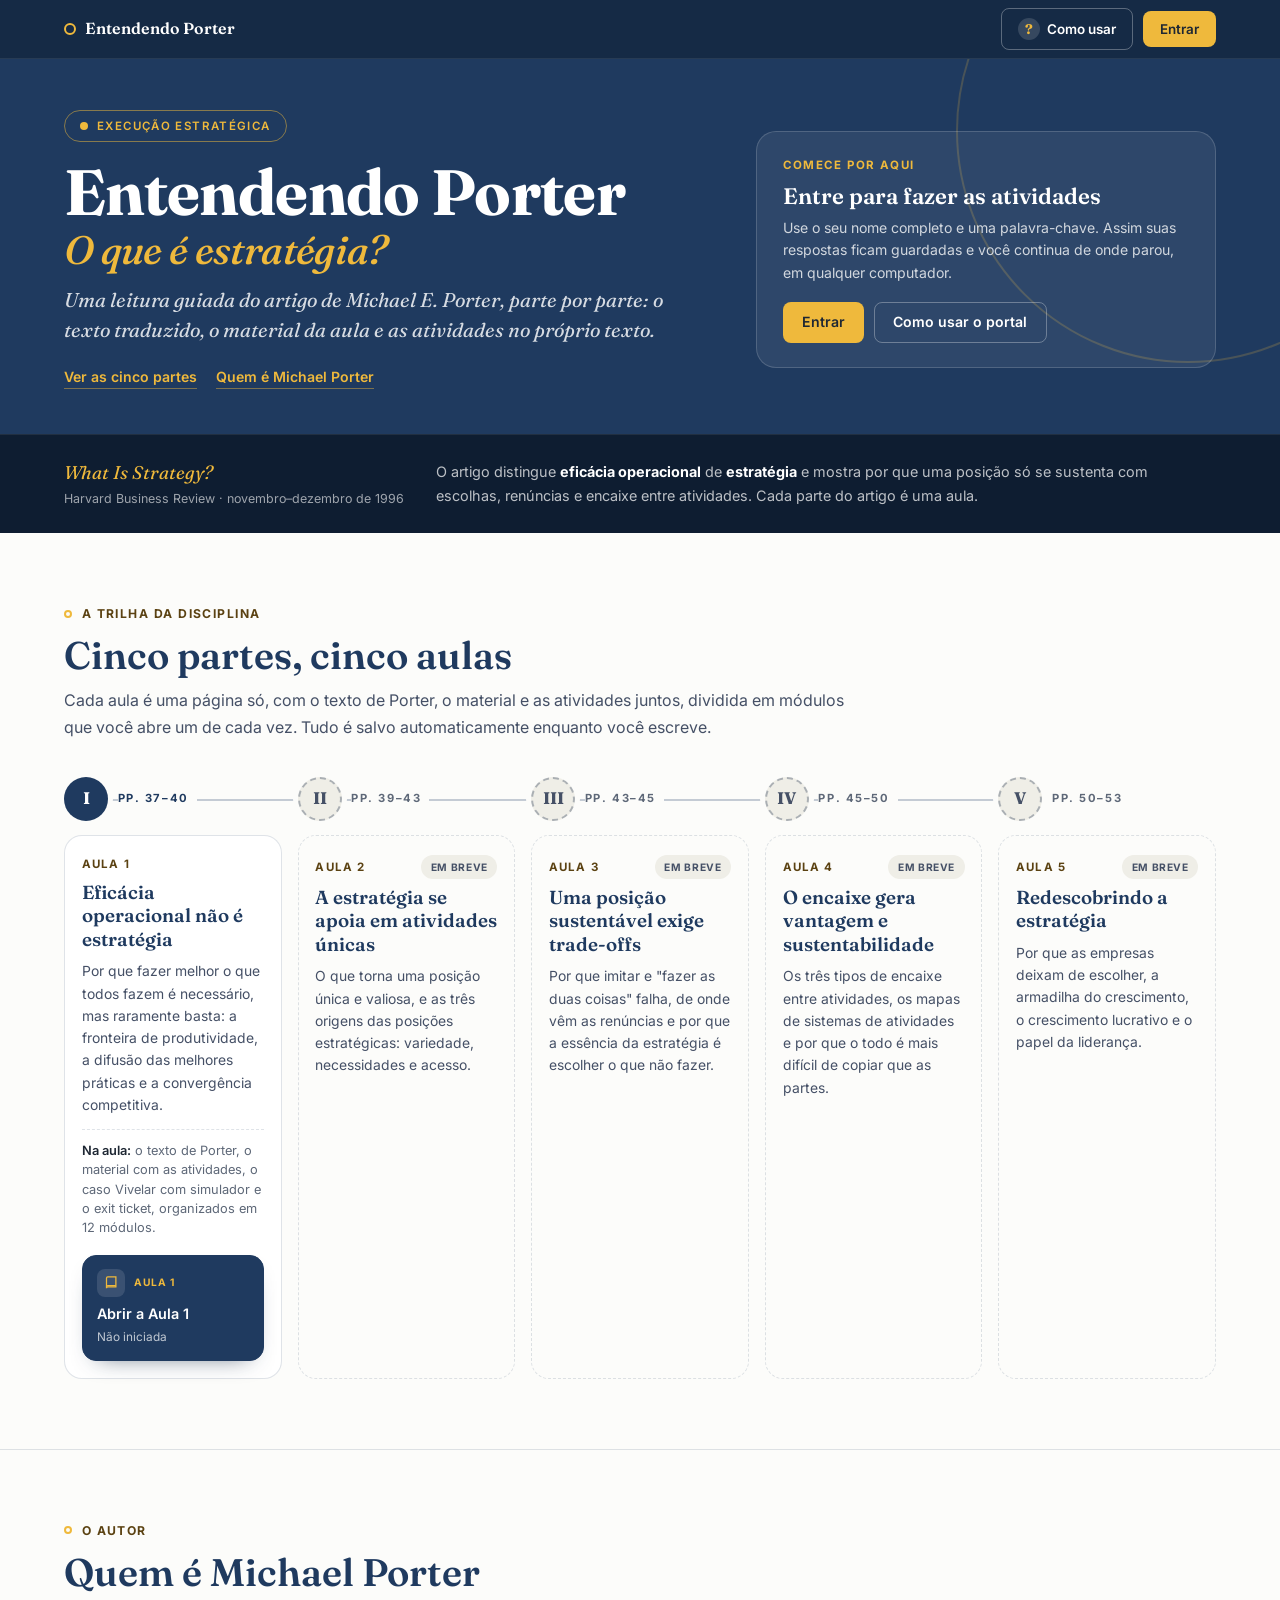
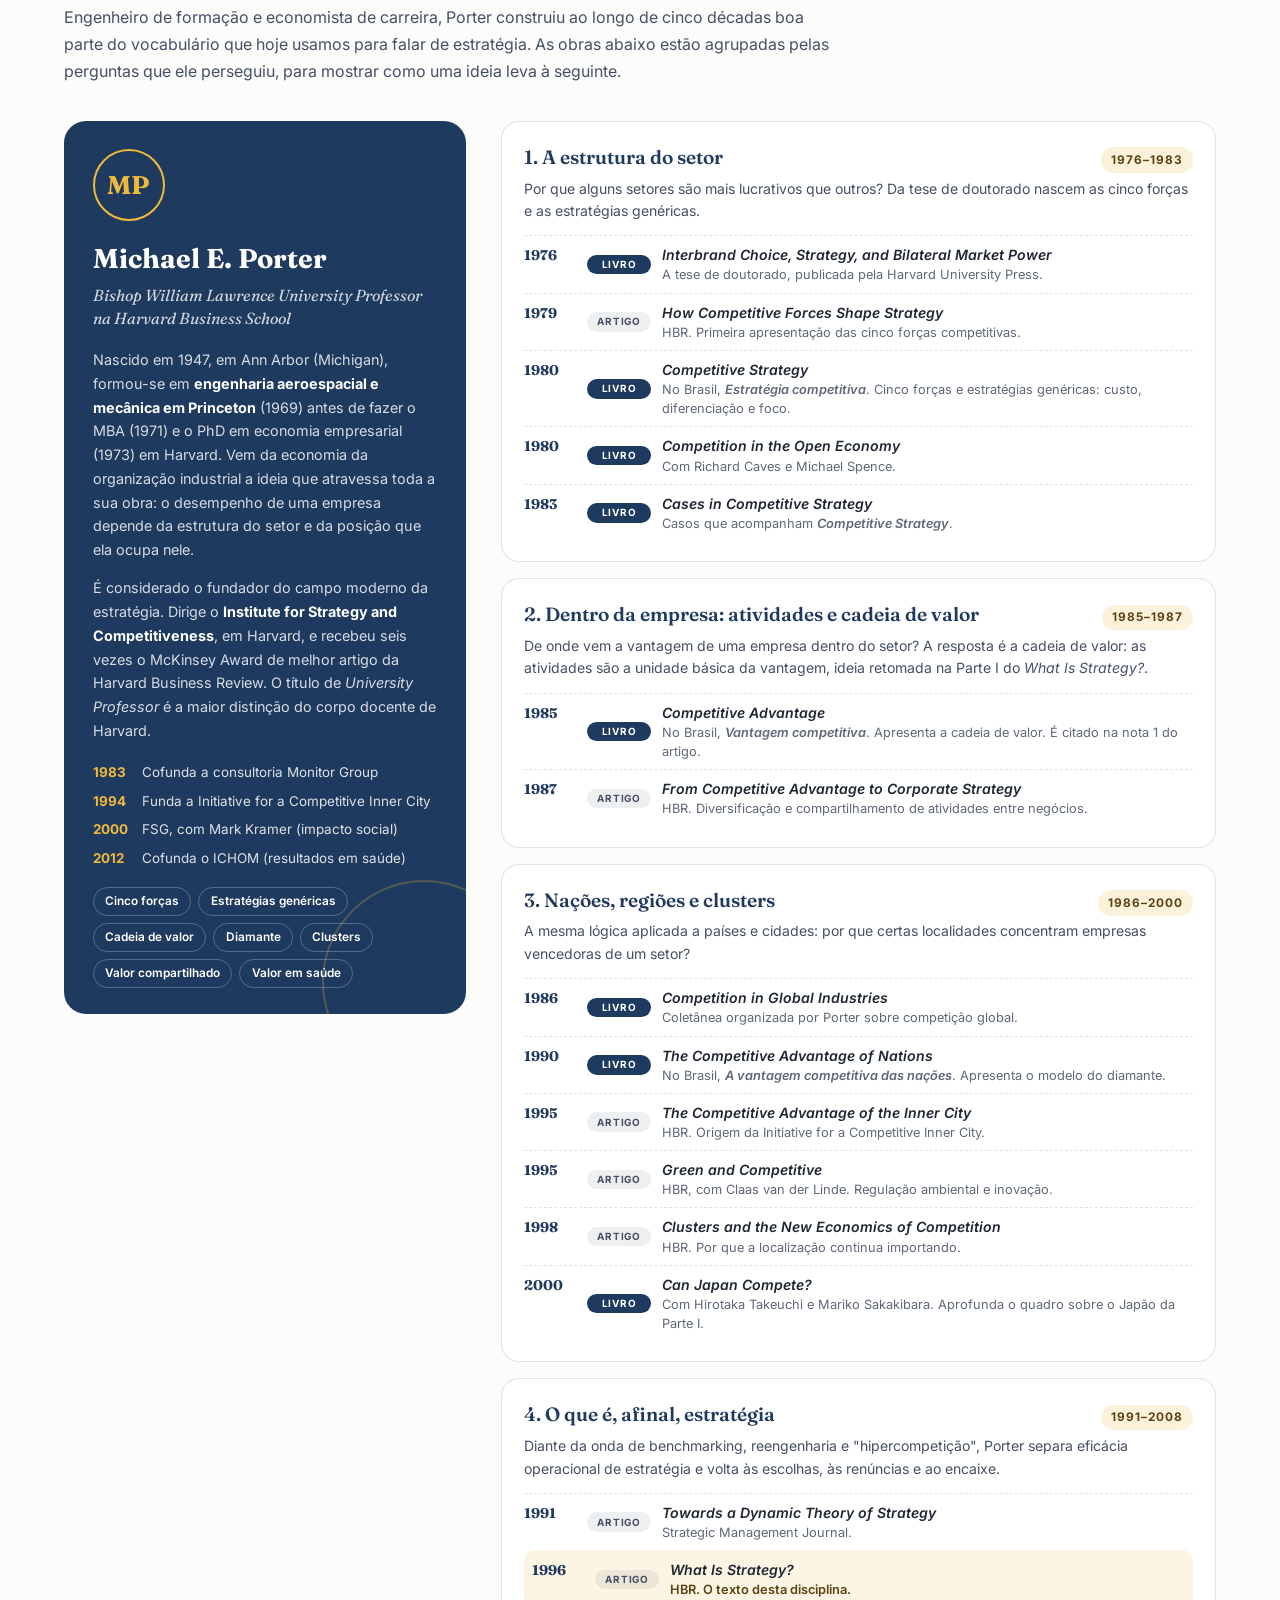
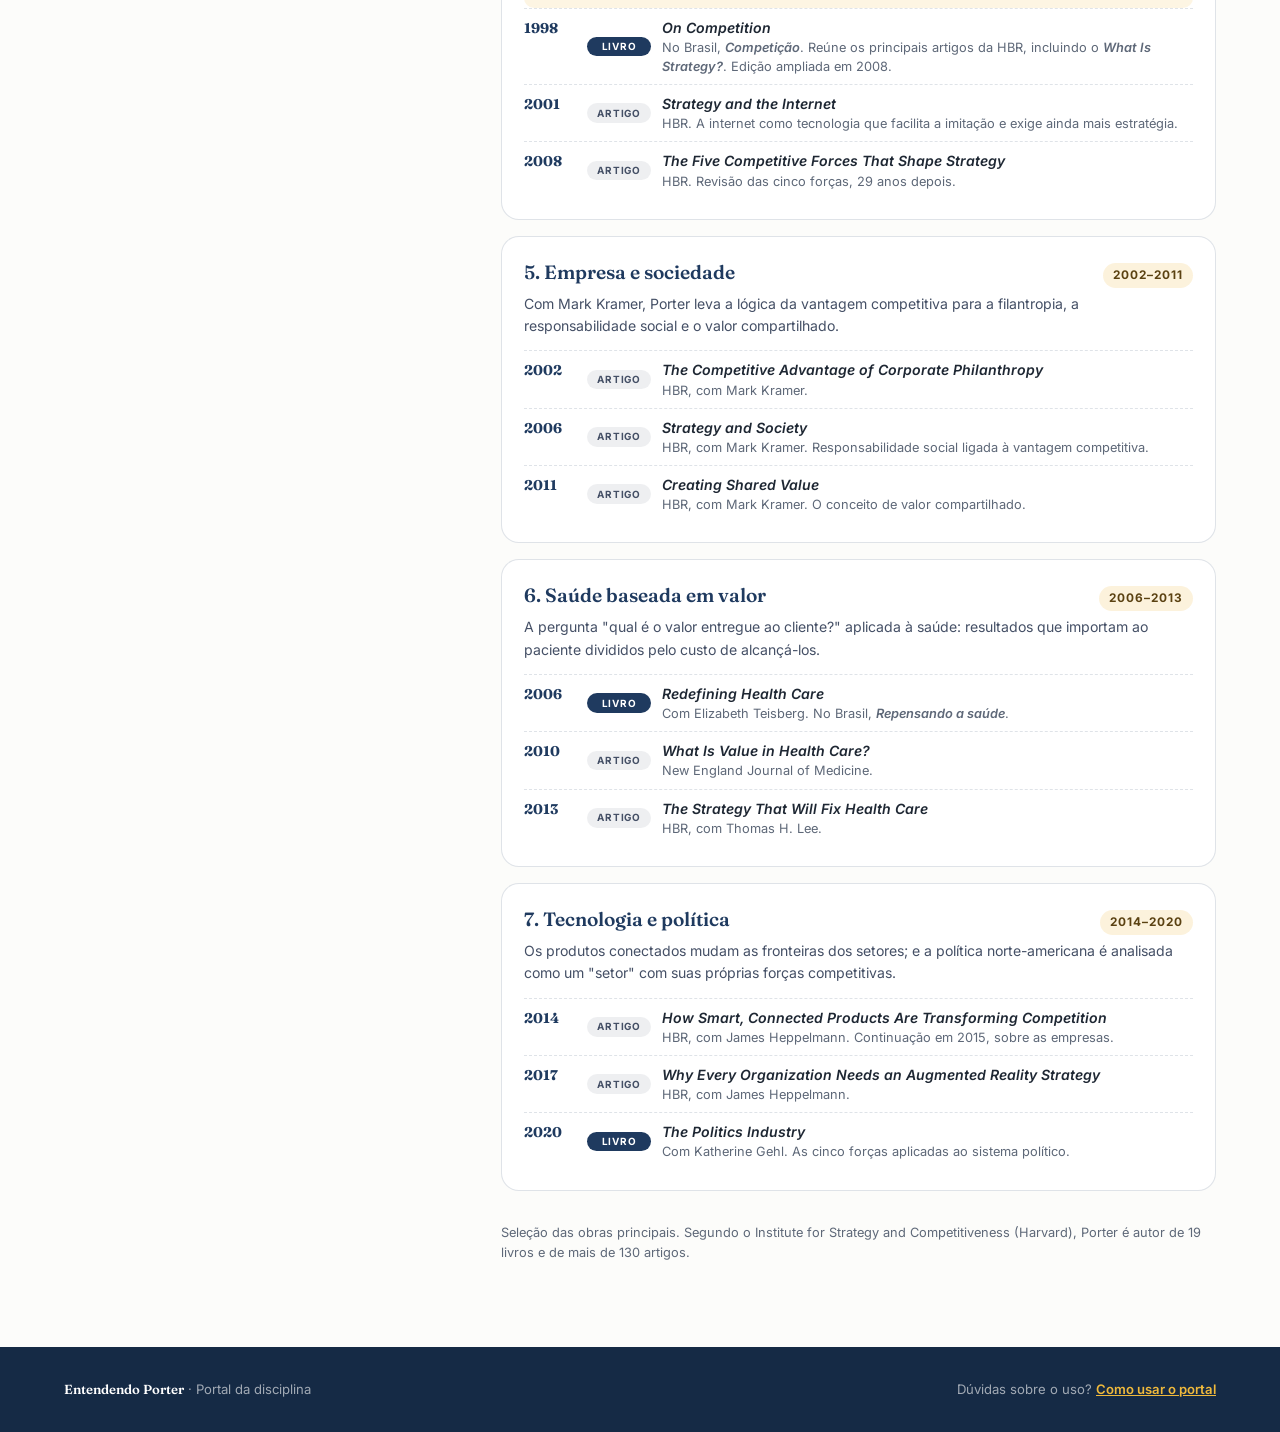
==== commit 94a1a1f0: "Aula 1 em módulos, mapa de aprendizagem e material revisado - Página da aula abre num índice; cada m" ====
--- a/index.html
+++ b/index.html
@@ -204,11 +204,7 @@
         <div>
           <div class="eyebrow-sec"><i></i>A trilha da disciplina</div>
           <h2 class="titulo-sec">Cinco partes, cinco aulas</h2>
-          <p class="intro-sec">Em cada aula você lê a tradução de uma parte do artigo, estuda o material e responde às atividades na mesma página. Tudo é salvo automaticamente enquanto você escreve.</p>
-        </div>
-        <div class="legenda" aria-label="Legenda">
-          <span class="lg-leitura"><b aria-hidden="true"><svg width="14" height="14" viewBox="0 0 24 24" fill="none" stroke="currentColor" stroke-width="2.2"><path d="M4 5a2 2 0 012-2h13v16H6a2 2 0 00-2 2V5z"/><path d="M4 19a2 2 0 012-2h13"/></svg></b>Leitura</span>
-          <span class="lg-atividade"><b aria-hidden="true"><svg width="14" height="14" viewBox="0 0 24 24" fill="none" stroke="currentColor" stroke-width="2.2"><path d="M12 20h9"/><path d="M16.5 3.5a2.1 2.1 0 013 3L7 19l-4 1 1-4 12.5-12.5z"/></svg></b>Atividade</span>
+          <p class="intro-sec">Cada aula é uma página só, com o texto de Porter, o material e as atividades juntos, dividida em módulos que você abre um de cada vez. Tudo é salvo automaticamente enquanto você escreve.</p>
         </div>
       </div>
 
@@ -219,14 +215,10 @@
             <div class="etapa-aula" data-fase=" · pp. 37–40">Aula 1</div>
             <h3>Eficácia operacional não é estratégia</h3>
             <p class="desc">Por que fazer melhor o que todos fazem é necessário, mas raramente basta: a fronteira de produtividade, a difusão das melhores práticas e a convergência competitiva.</p>
-            <p class="entrega"><strong>Entrega:</strong> atividades da aula, caso Vivelar com simulador e exit ticket.</p>
+            <p class="entrega"><strong>Na aula:</strong> o texto de Porter, o material com as atividades, o caso Vivelar com simulador e o exit ticket, organizados em 12 módulos.</p>
             <div class="recursos">
-              <a class="rec rec-leitura" href="partes/parte-1.html#texto">
-                <span class="rec-cab"><span class="rec-ico"><svg viewBox="0 0 24 24" fill="none" stroke="currentColor" stroke-width="2"><path d="M4 5a2 2 0 012-2h13v16H6a2 2 0 00-2 2V5z"/><path d="M4 19a2 2 0 012-2h13"/></svg></span><span class="rec-tipo">Leitura · ~11 min</span></span><span class="rec-nome">Texto de Porter: tradução da Parte I</span></a>
-              <a class="rec rec-leitura" href="partes/parte-1.html#material">
-                <span class="rec-cab"><span class="rec-ico"><svg viewBox="0 0 24 24" fill="none" stroke="currentColor" stroke-width="2"><path d="M4 5a2 2 0 012-2h13v16H6a2 2 0 00-2 2V5z"/><path d="M4 19a2 2 0 012-2h13"/></svg></span><span class="rec-tipo">Leitura · ~47 min</span></span><span class="rec-nome">Material da aula</span></a>
               <a class="rec rec-atividade" href="partes/parte-1.html">
-                <span class="rec-cab"><span class="rec-ico"><svg viewBox="0 0 24 24" fill="none" stroke="currentColor" stroke-width="2"><path d="M12 20h9"/><path d="M16.5 3.5a2.1 2.1 0 013 3L7 19l-4 1 1-4 12.5-12.5z"/></svg></span><span class="rec-tipo">Atividade</span></span><span class="rec-nome">Atividades da Aula 1 e simulador Vivelar</span><span class="rec-status" data-ferramenta="aula1">Não iniciada</span></a>
+                <span class="rec-cab"><span class="rec-ico"><svg viewBox="0 0 24 24" fill="none" stroke="currentColor" stroke-width="2"><path d="M4 5a2 2 0 012-2h13v16H6a2 2 0 00-2 2V5z"/><path d="M4 19a2 2 0 012-2h13"/></svg></span><span class="rec-tipo">Aula 1</span></span><span class="rec-nome">Abrir a Aula 1</span><span class="rec-status" data-ferramenta="aula1">Não iniciada</span></a>
             </div>
           </article>
         </li>
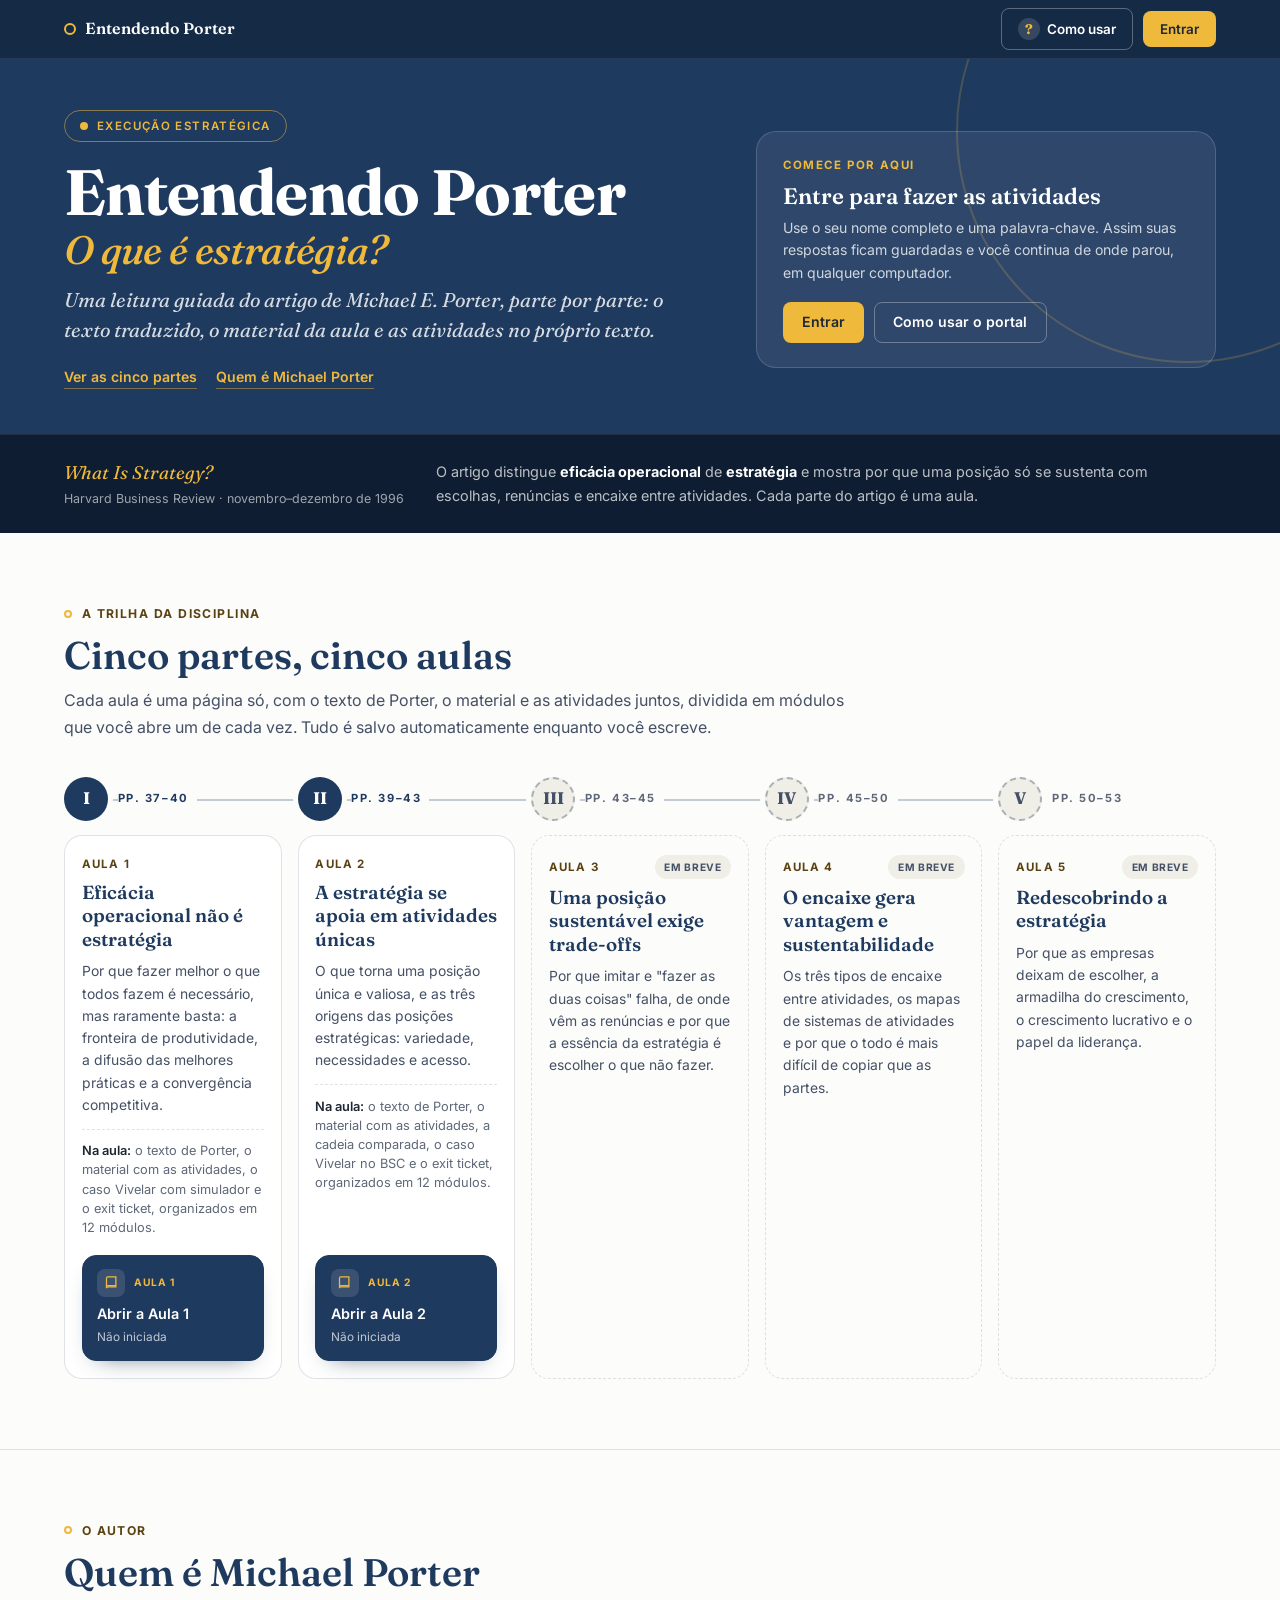
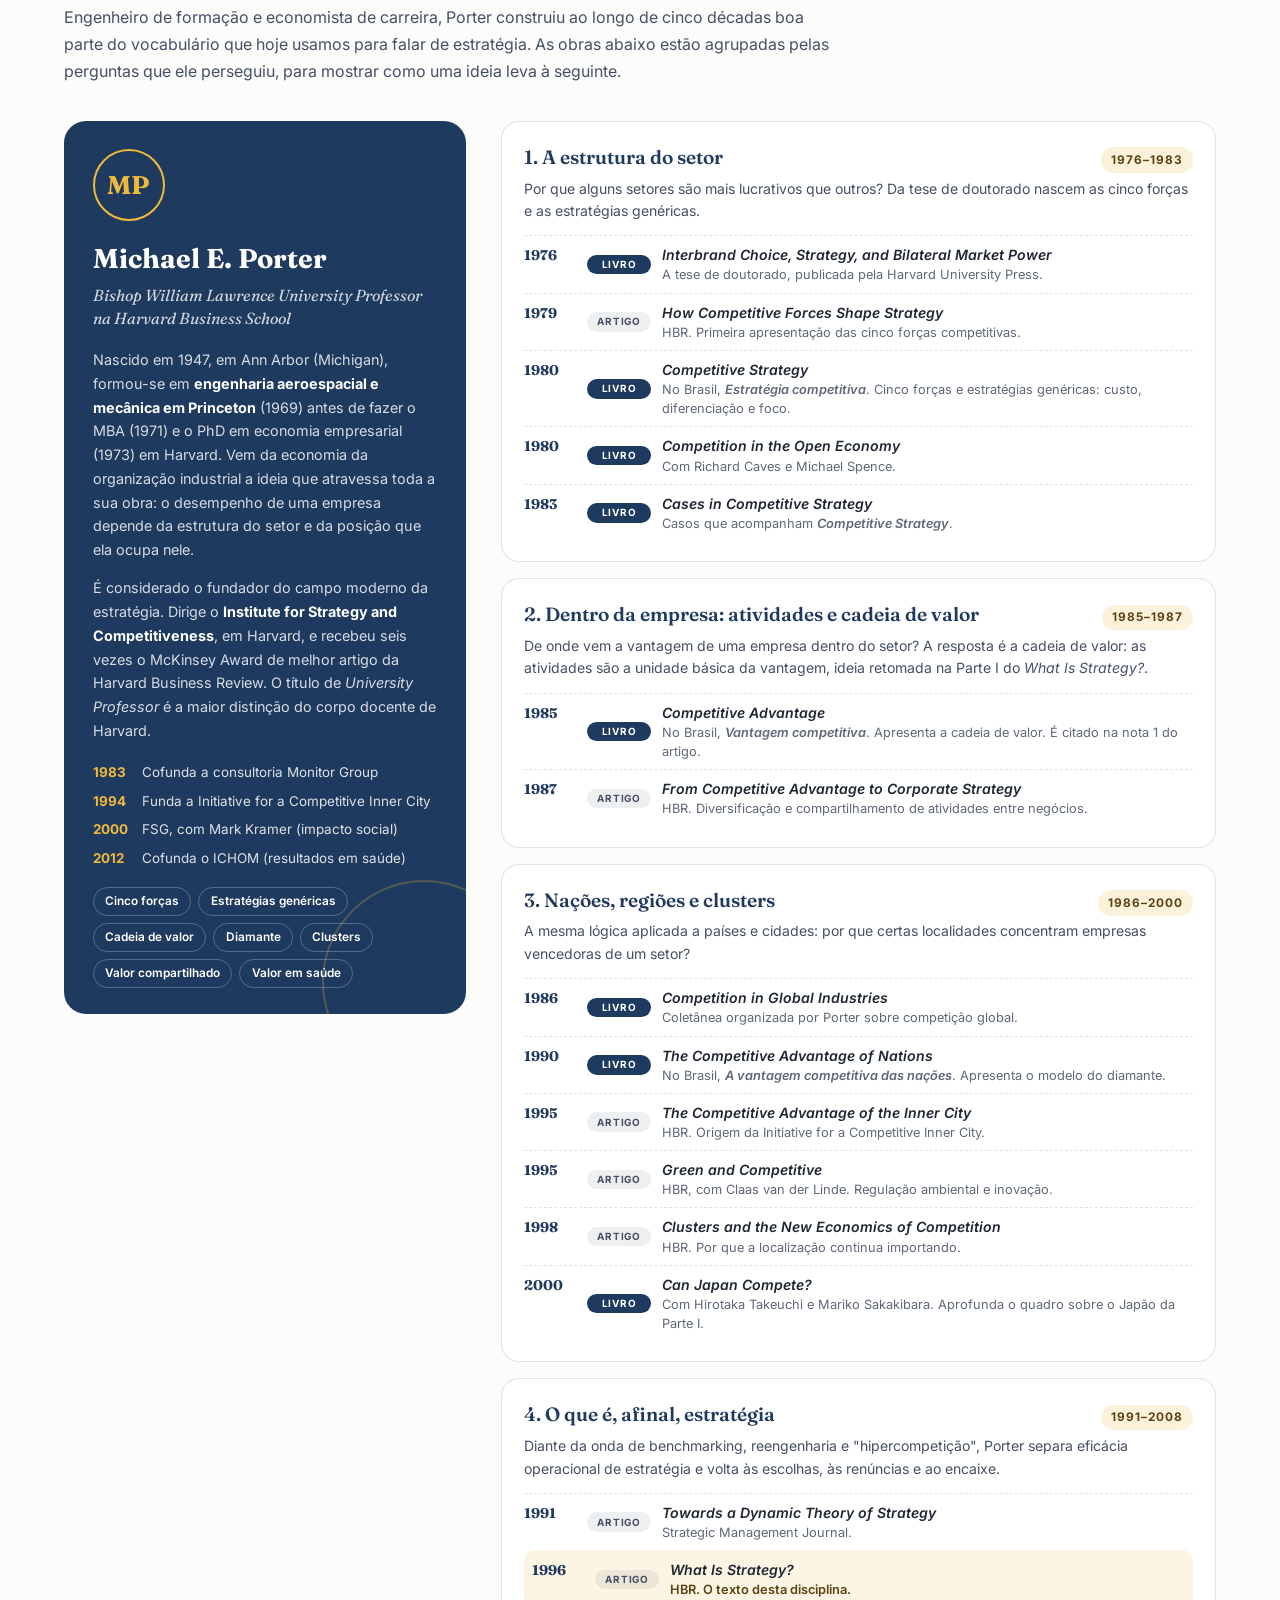
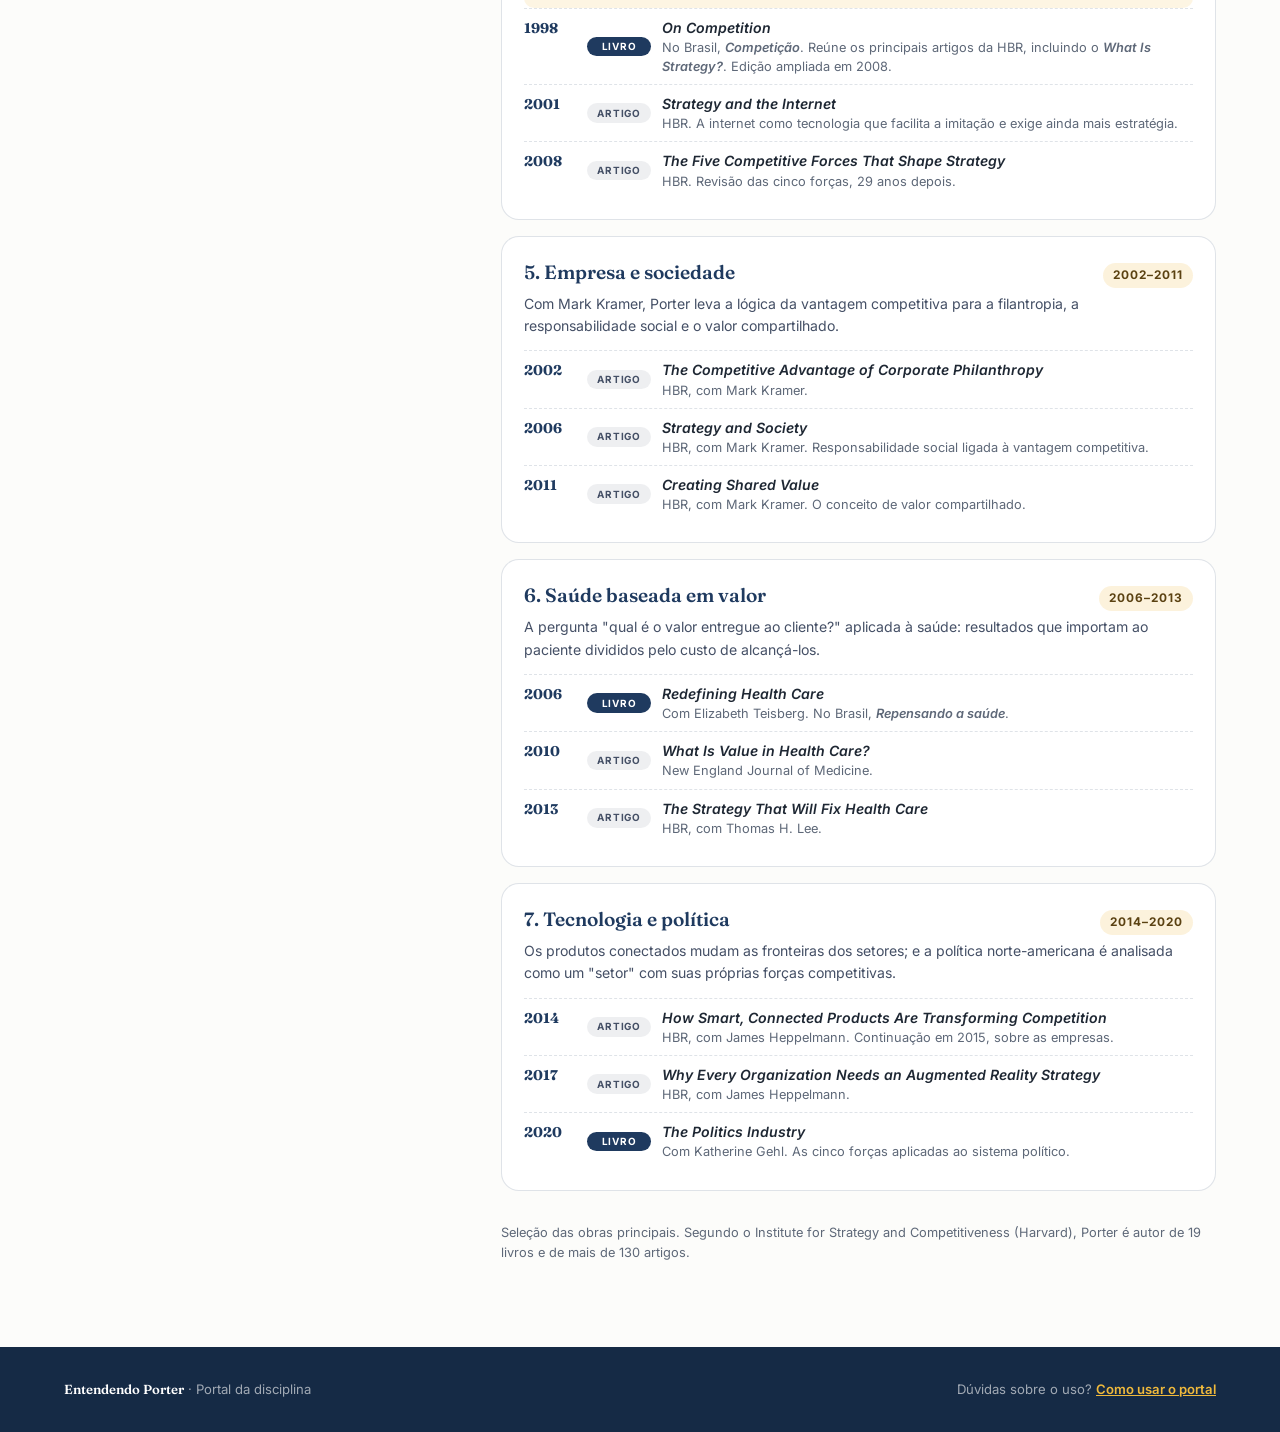
==== commit e19b8708: "Aula 2: Parte II do artigo - Tradução da Parte II (25 parágrafos e dois quadros), com destaques,   a" ====
--- a/index.html
+++ b/index.html
@@ -223,12 +223,17 @@
           </article>
         </li>
 
-        <li class="etapa futura">
+        <li class="etapa">
           <div class="marco"><span class="marco-n">II</span><span class="marco-fase">pp. 39–43</span></div>
           <article class="etapa-card">
-            <div class="etapa-aula" data-fase=" · pp. 39–43">Aula 2 <span class="badge-breve">Em breve</span></div>
+            <div class="etapa-aula" data-fase=" · pp. 39–43">Aula 2</div>
             <h3>A estratégia se apoia em atividades únicas</h3>
             <p class="desc">O que torna uma posição única e valiosa, e as três origens das posições estratégicas: variedade, necessidades e acesso.</p>
+            <p class="entrega"><strong>Na aula:</strong> o texto de Porter, o material com as atividades, a cadeia comparada, o caso Vivelar no BSC e o exit ticket, organizados em 12 módulos.</p>
+            <div class="recursos">
+              <a class="rec rec-atividade" href="partes/parte-2.html">
+                <span class="rec-cab"><span class="rec-ico"><svg viewBox="0 0 24 24" fill="none" stroke="currentColor" stroke-width="2"><path d="M4 5a2 2 0 012-2h13v16H6a2 2 0 00-2 2V5z"/><path d="M4 19a2 2 0 012-2h13"/></svg></span><span class="rec-tipo">Aula 2</span></span><span class="rec-nome">Abrir a Aula 2</span><span class="rec-status" data-ferramenta="aula2">Não iniciada</span></a>
+            </div>
           </article>
         </li>
 
@@ -394,7 +399,8 @@
 
   var esc = VD.esc;
   var ATIVIDADES = [
-    { id: 'aula1', nome: 'Aula 1 · Parte I', url: 'partes/parte-1.html' }
+    { id: 'aula1', nome: 'Aula 1 · Parte I', url: 'partes/parte-1.html' },
+    { id: 'aula2', nome: 'Aula 2 · Parte II', url: 'partes/parte-2.html' }
   ];
 
   function rotulo(reg) {
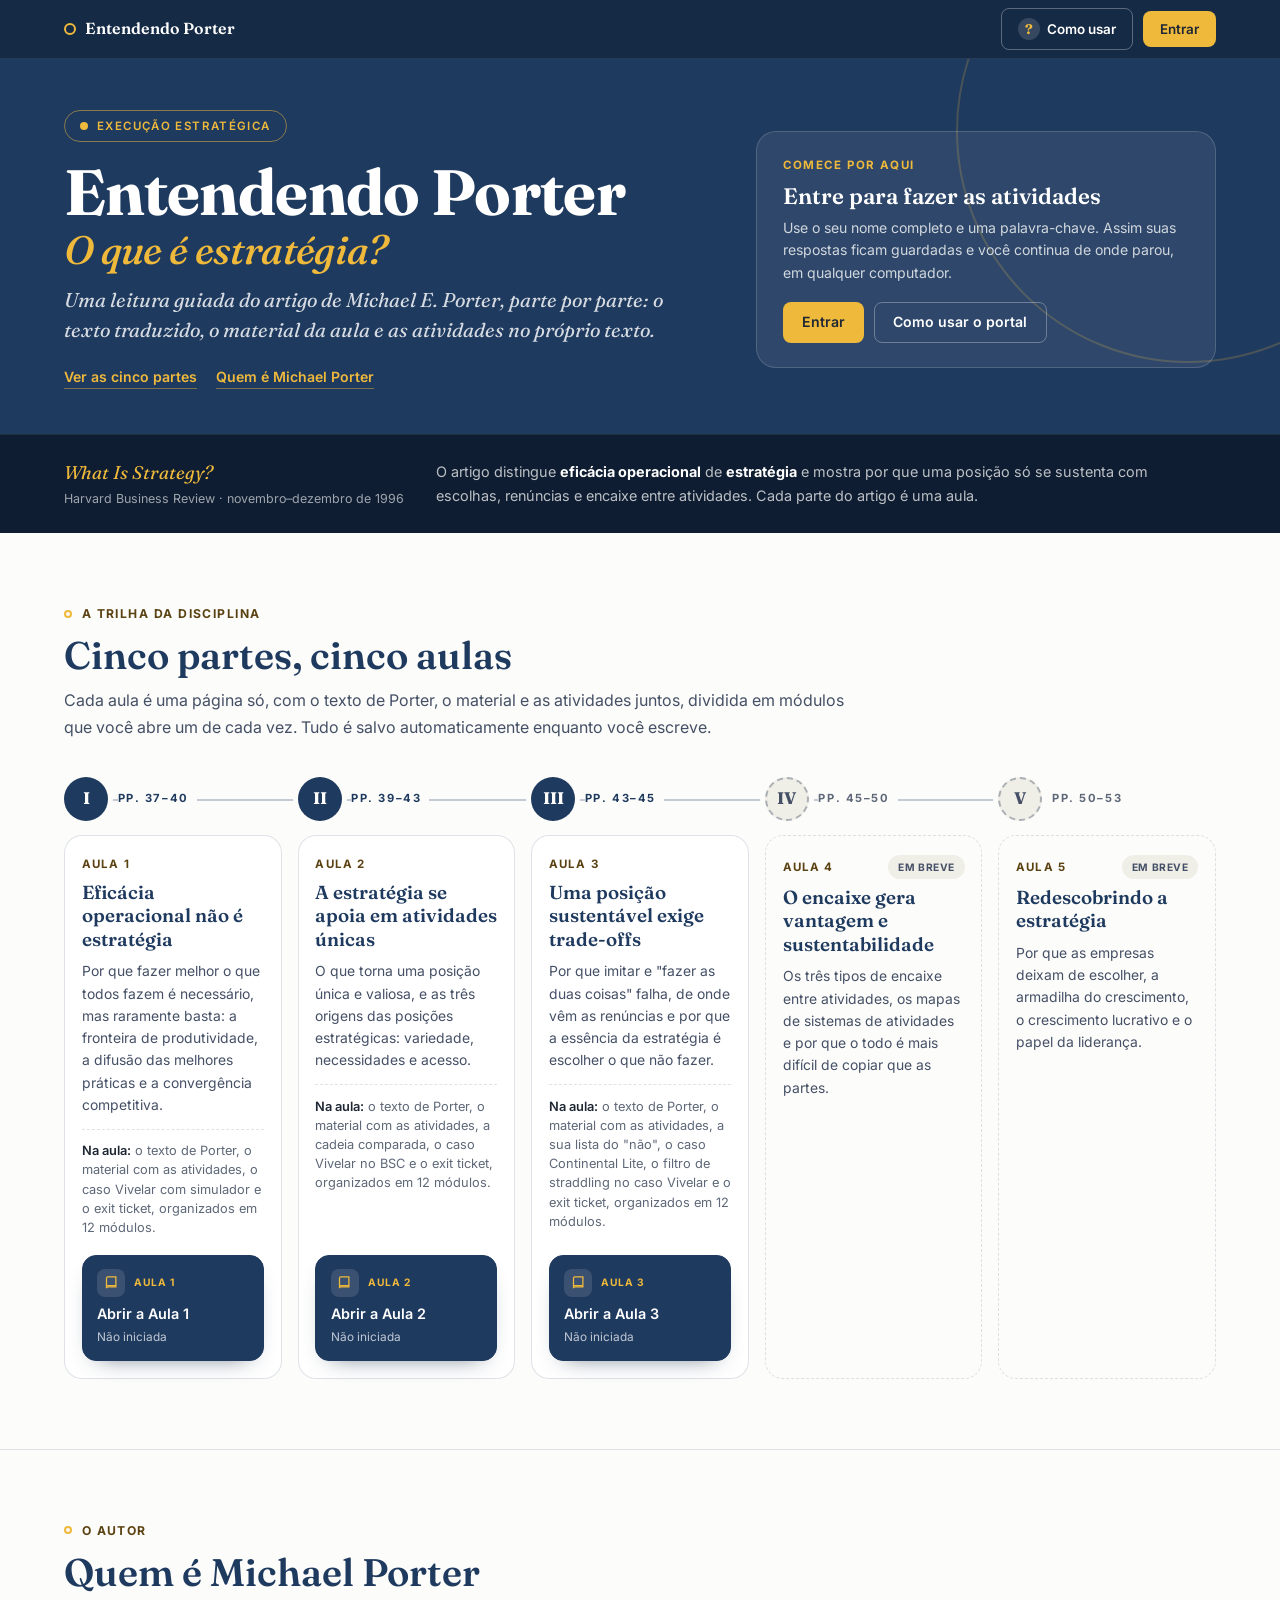
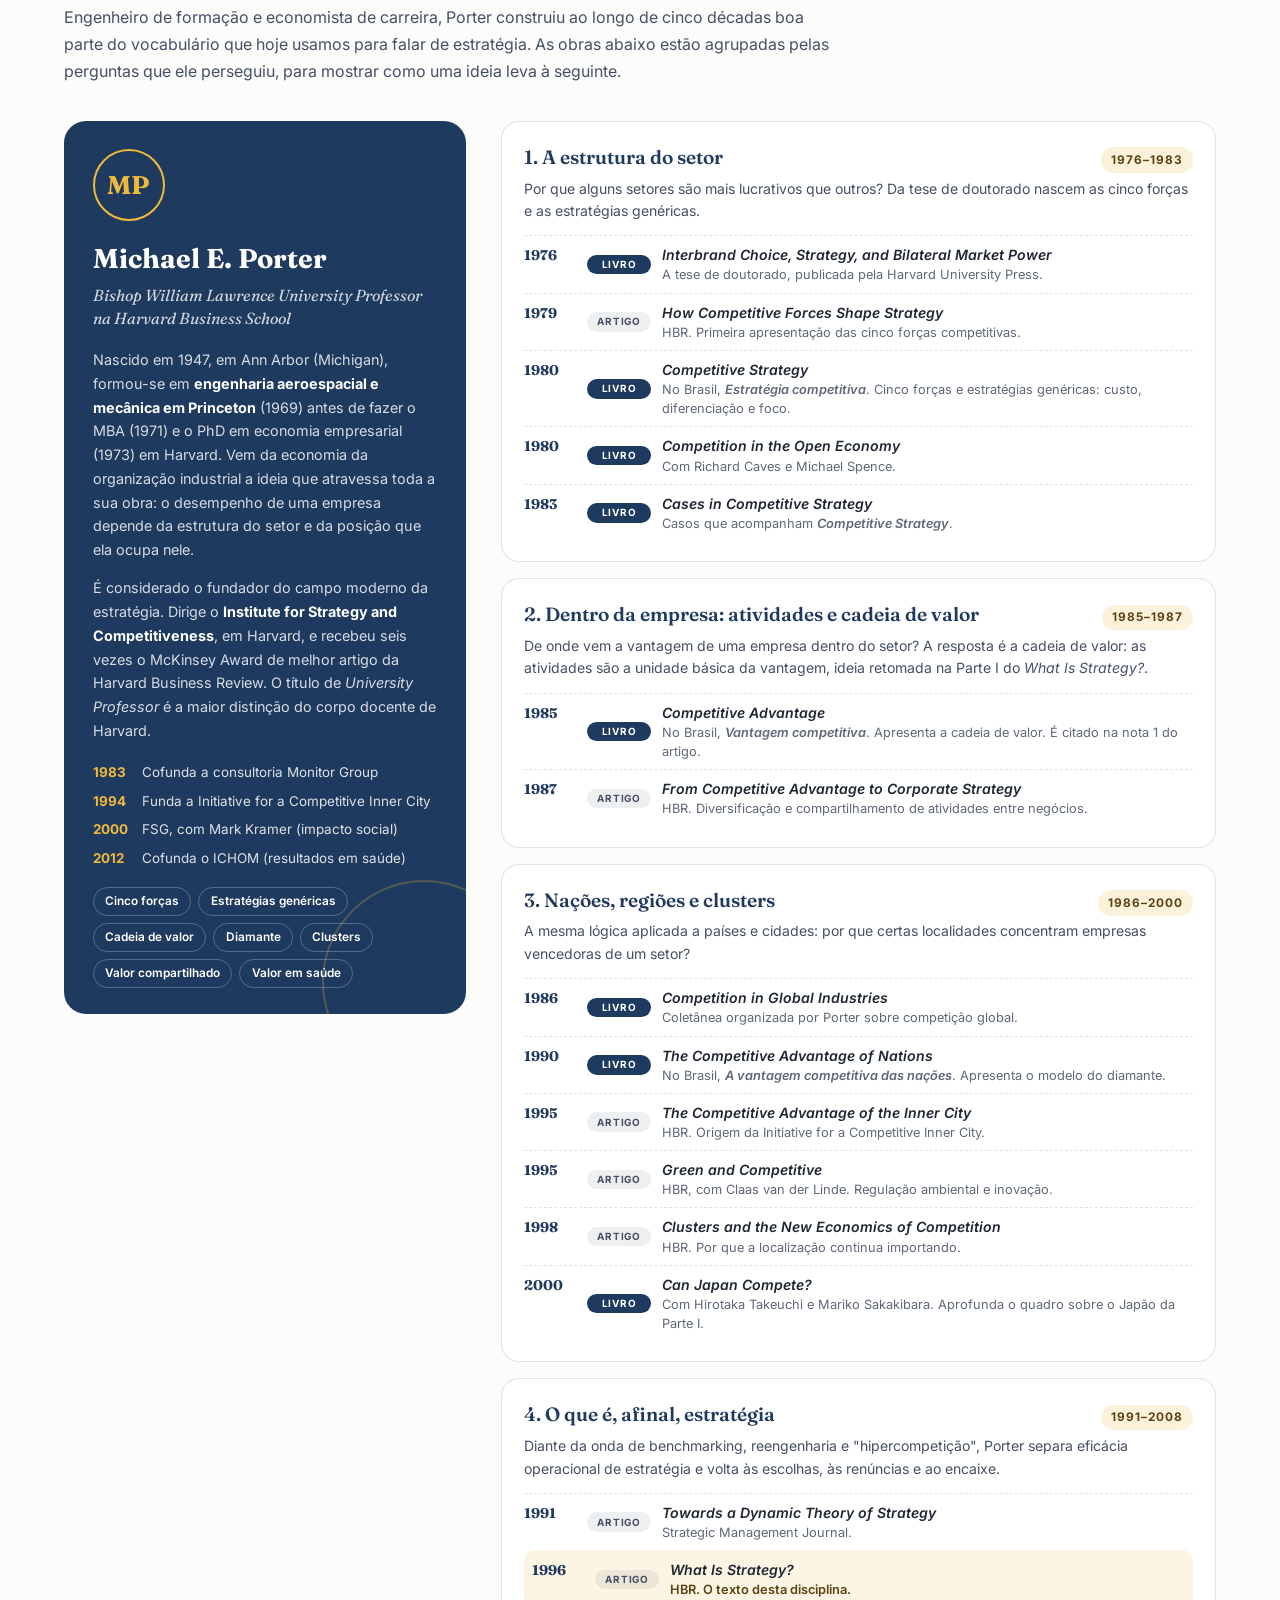
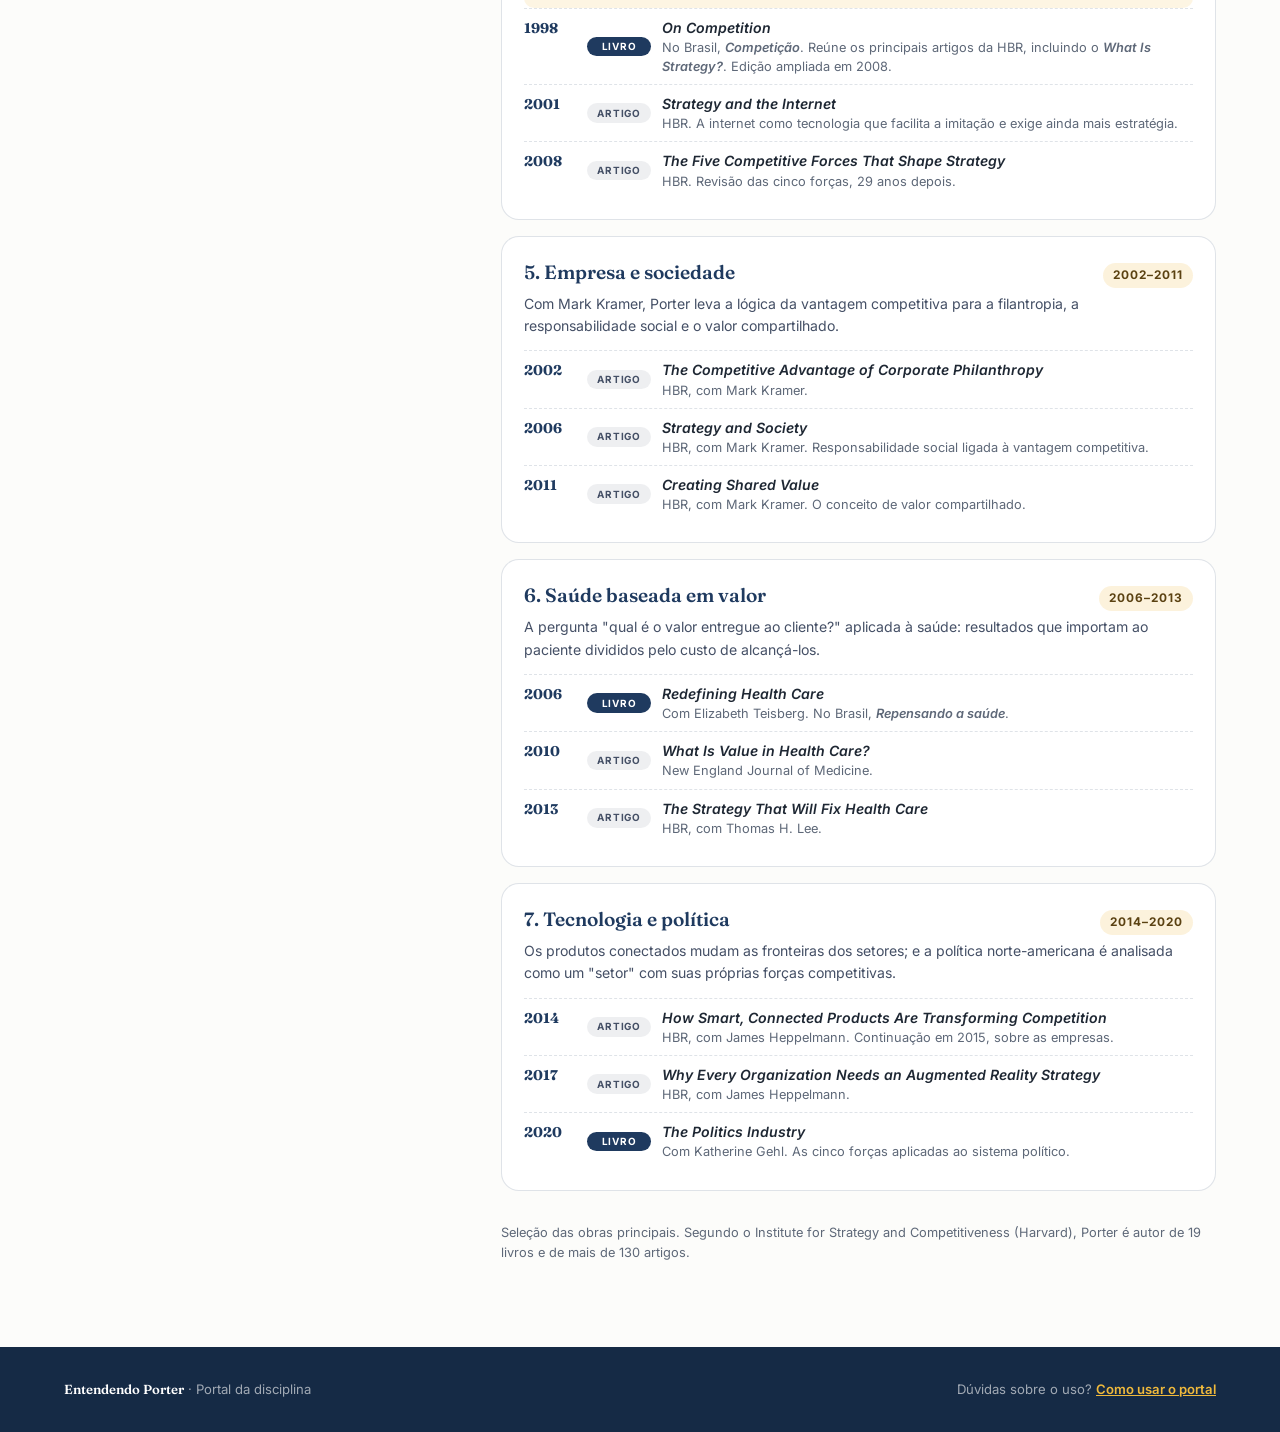
==== commit a0f52e94: "Aula 3: Parte III do artigo (trade-offs) Tradução da Parte III com pausas, material do estudante em " ====
--- a/index.html
+++ b/index.html
@@ -237,12 +237,17 @@
           </article>
         </li>
 
-        <li class="etapa futura">
+        <li class="etapa">
           <div class="marco"><span class="marco-n">III</span><span class="marco-fase">pp. 43–45</span></div>
           <article class="etapa-card">
-            <div class="etapa-aula" data-fase=" · pp. 43–45">Aula 3 <span class="badge-breve">Em breve</span></div>
+            <div class="etapa-aula" data-fase=" · pp. 43–45">Aula 3</div>
             <h3>Uma posição sustentável exige trade-offs</h3>
             <p class="desc">Por que imitar e "fazer as duas coisas" falha, de onde vêm as renúncias e por que a essência da estratégia é escolher o que não fazer.</p>
+            <p class="entrega"><strong>Na aula:</strong> o texto de Porter, o material com as atividades, a sua lista do "não", o caso Continental Lite, o filtro de straddling no caso Vivelar e o exit ticket, organizados em 12 módulos.</p>
+            <div class="recursos">
+              <a class="rec rec-atividade" href="partes/parte-3.html">
+                <span class="rec-cab"><span class="rec-ico"><svg viewBox="0 0 24 24" fill="none" stroke="currentColor" stroke-width="2"><path d="M4 5a2 2 0 012-2h13v16H6a2 2 0 00-2 2V5z"/><path d="M4 19a2 2 0 012-2h13"/></svg></span><span class="rec-tipo">Aula 3</span></span><span class="rec-nome">Abrir a Aula 3</span><span class="rec-status" data-ferramenta="aula3">Não iniciada</span></a>
+            </div>
           </article>
         </li>
 
@@ -400,7 +405,8 @@
   var esc = VD.esc;
   var ATIVIDADES = [
     { id: 'aula1', nome: 'Aula 1 · Parte I', url: 'partes/parte-1.html' },
-    { id: 'aula2', nome: 'Aula 2 · Parte II', url: 'partes/parte-2.html' }
+    { id: 'aula2', nome: 'Aula 2 · Parte II', url: 'partes/parte-2.html' },
+    { id: 'aula3', nome: 'Aula 3 · Parte III', url: 'partes/parte-3.html' }
   ];
 
   function rotulo(reg) {
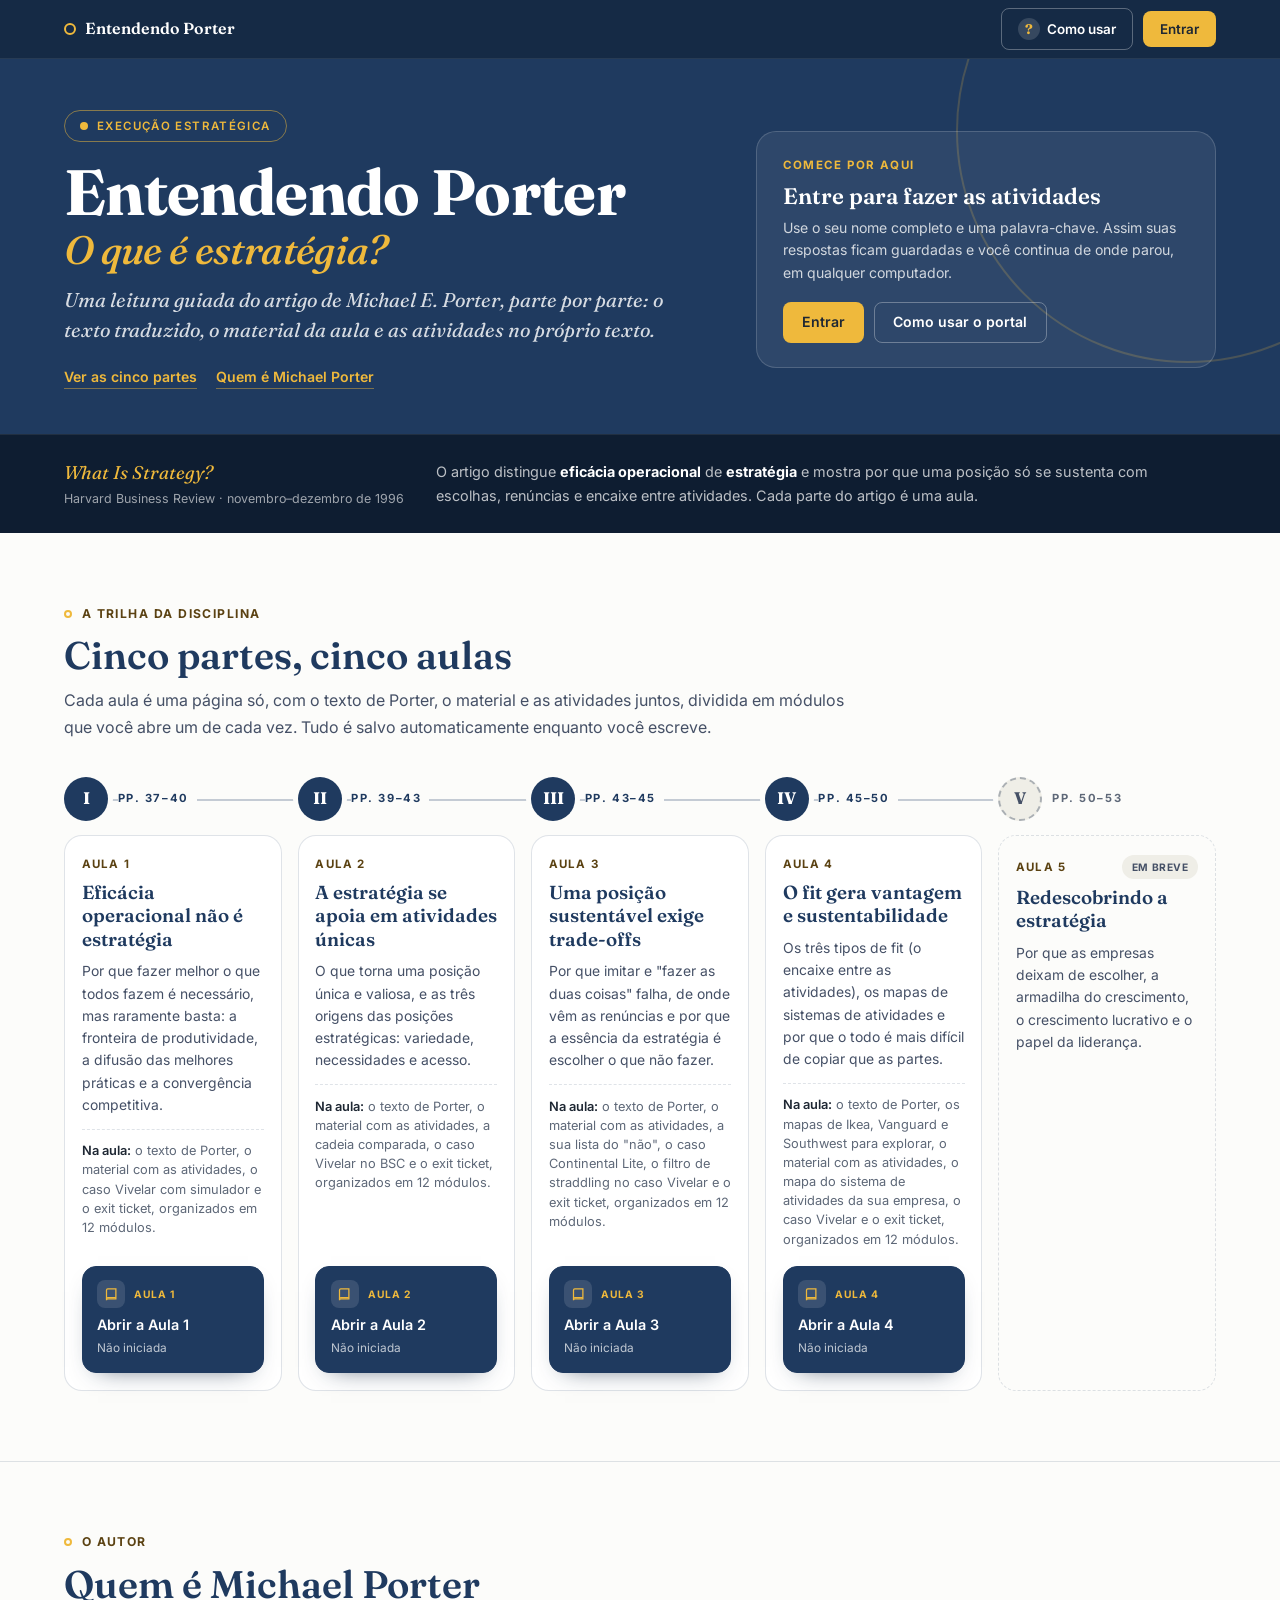
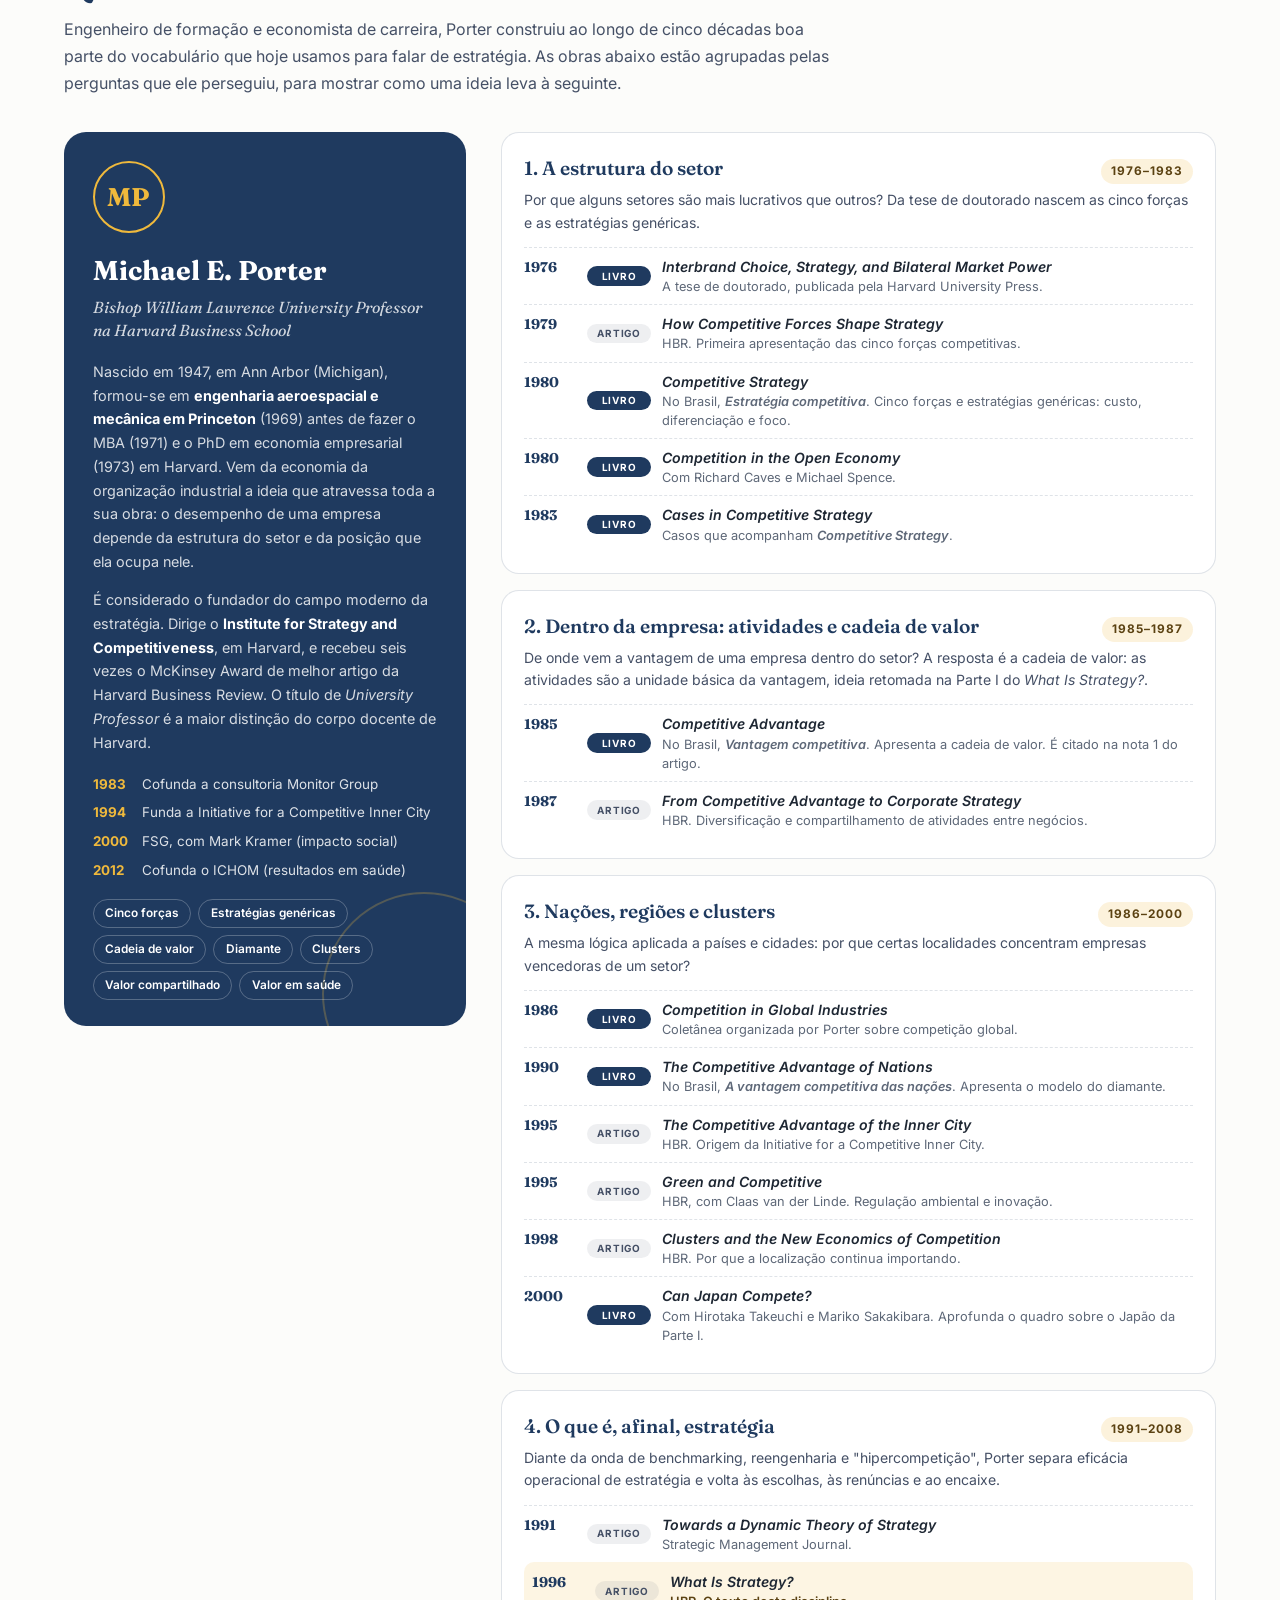
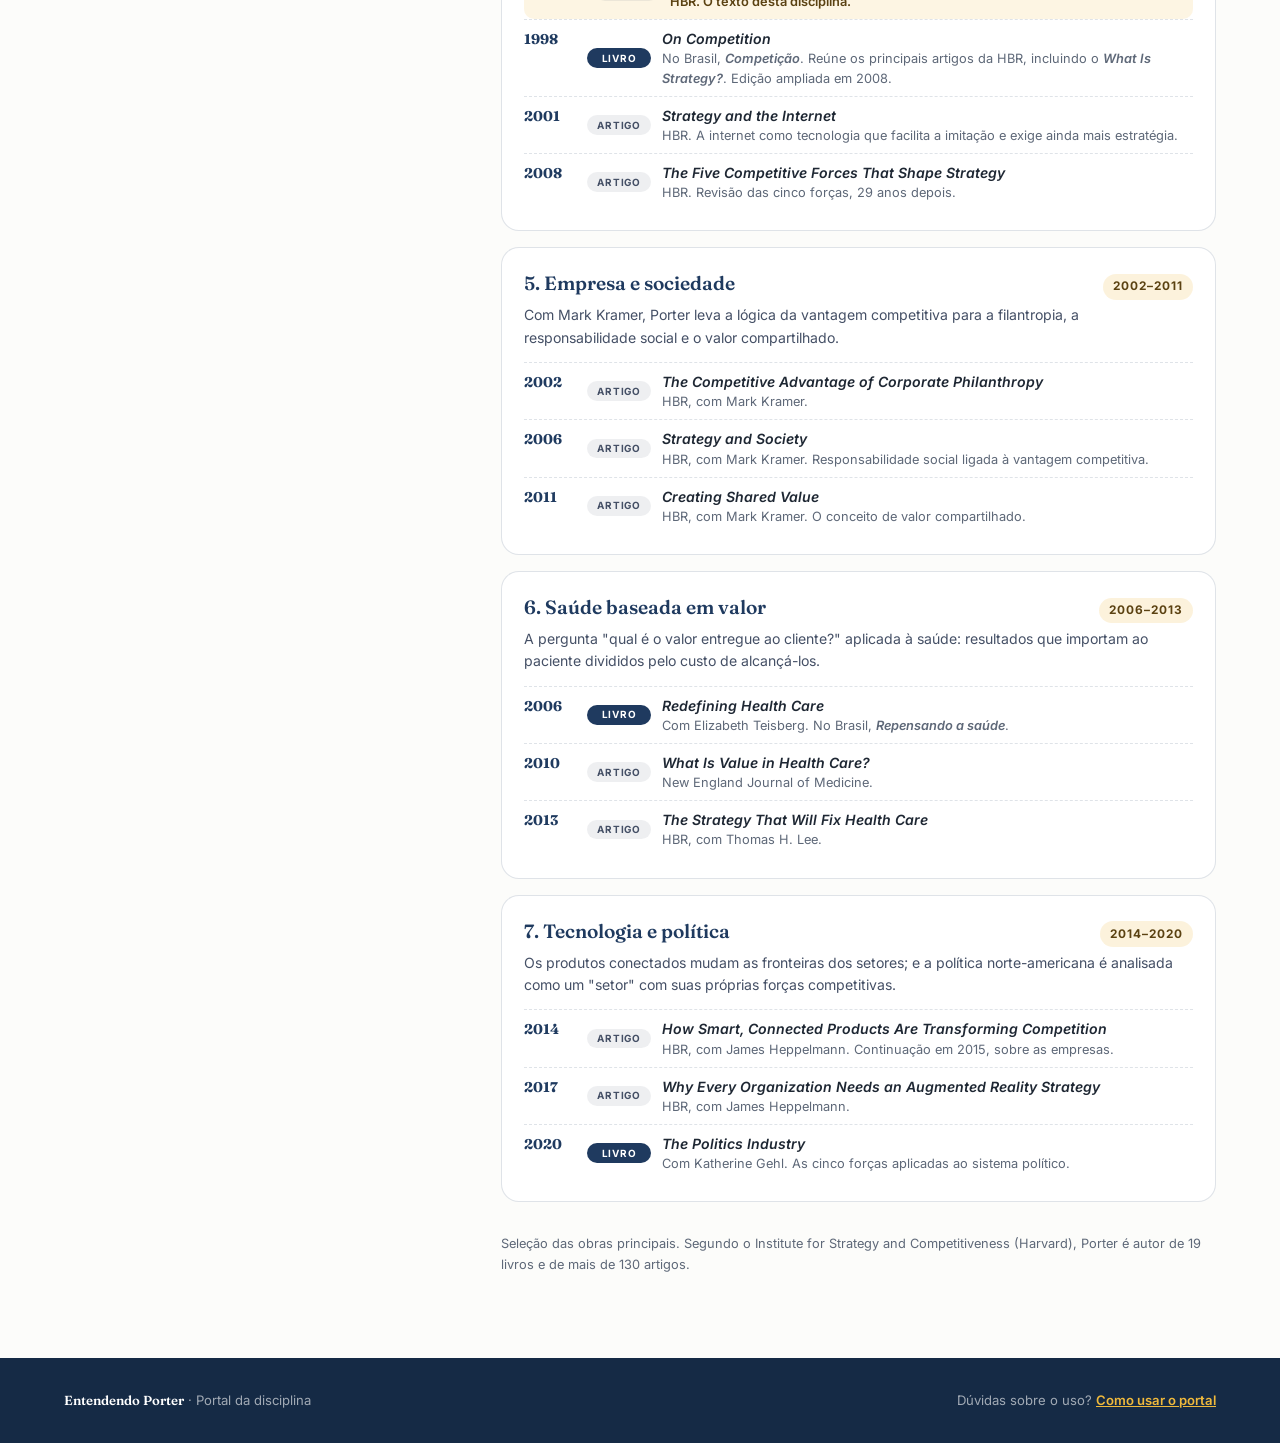
==== commit f16d3d6b: "Aula 4: Parte IV do artigo (fit e sistemas de atividades) Tradução da Parte IV, material do estudant" ====
--- a/index.html
+++ b/index.html
@@ -251,12 +251,17 @@
           </article>
         </li>
 
-        <li class="etapa futura">
+        <li class="etapa">
           <div class="marco"><span class="marco-n">IV</span><span class="marco-fase">pp. 45–50</span></div>
           <article class="etapa-card">
-            <div class="etapa-aula" data-fase=" · pp. 45–50">Aula 4 <span class="badge-breve">Em breve</span></div>
-            <h3>O encaixe gera vantagem e sustentabilidade</h3>
-            <p class="desc">Os três tipos de encaixe entre atividades, os mapas de sistemas de atividades e por que o todo é mais difícil de copiar que as partes.</p>
+            <div class="etapa-aula" data-fase=" · pp. 45–50">Aula 4</div>
+            <h3>O fit gera vantagem e sustentabilidade</h3>
+            <p class="desc">Os três tipos de fit (o encaixe entre as atividades), os mapas de sistemas de atividades e por que o todo é mais difícil de copiar que as partes.</p>
+            <p class="entrega"><strong>Na aula:</strong> o texto de Porter, os mapas de Ikea, Vanguard e Southwest para explorar, o material com as atividades, o mapa do sistema de atividades da sua empresa, o caso Vivelar e o exit ticket, organizados em 12 módulos.</p>
+            <div class="recursos">
+              <a class="rec rec-atividade" href="partes/parte-4.html">
+                <span class="rec-cab"><span class="rec-ico"><svg viewBox="0 0 24 24" fill="none" stroke="currentColor" stroke-width="2"><path d="M4 5a2 2 0 012-2h13v16H6a2 2 0 00-2 2V5z"/><path d="M4 19a2 2 0 012-2h13"/></svg></span><span class="rec-tipo">Aula 4</span></span><span class="rec-nome">Abrir a Aula 4</span><span class="rec-status" data-ferramenta="aula4">Não iniciada</span></a>
+            </div>
           </article>
         </li>
 
@@ -406,7 +411,8 @@
   var ATIVIDADES = [
     { id: 'aula1', nome: 'Aula 1 · Parte I', url: 'partes/parte-1.html' },
     { id: 'aula2', nome: 'Aula 2 · Parte II', url: 'partes/parte-2.html' },
-    { id: 'aula3', nome: 'Aula 3 · Parte III', url: 'partes/parte-3.html' }
+    { id: 'aula3', nome: 'Aula 3 · Parte III', url: 'partes/parte-3.html' },
+    { id: 'aula4', nome: 'Aula 4 · Parte IV', url: 'partes/parte-4.html' }
   ];
 
   function rotulo(reg) {
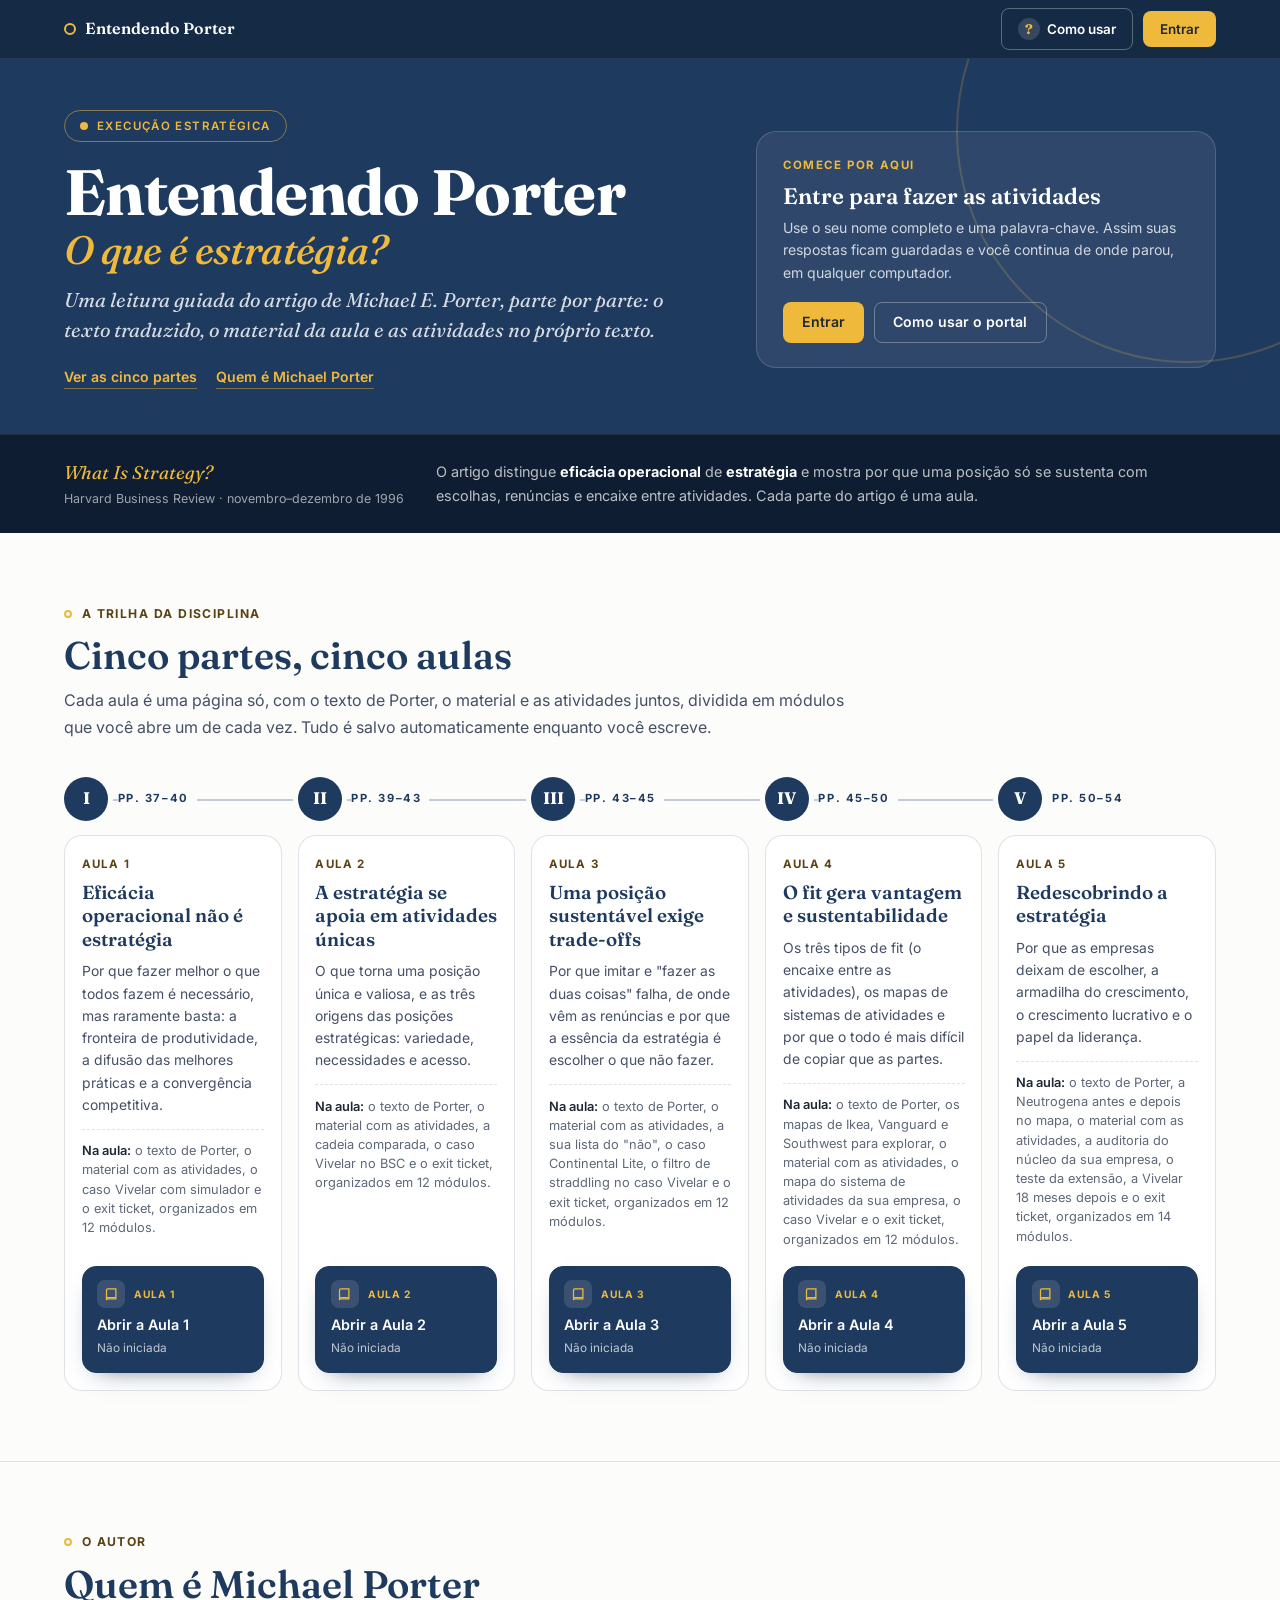
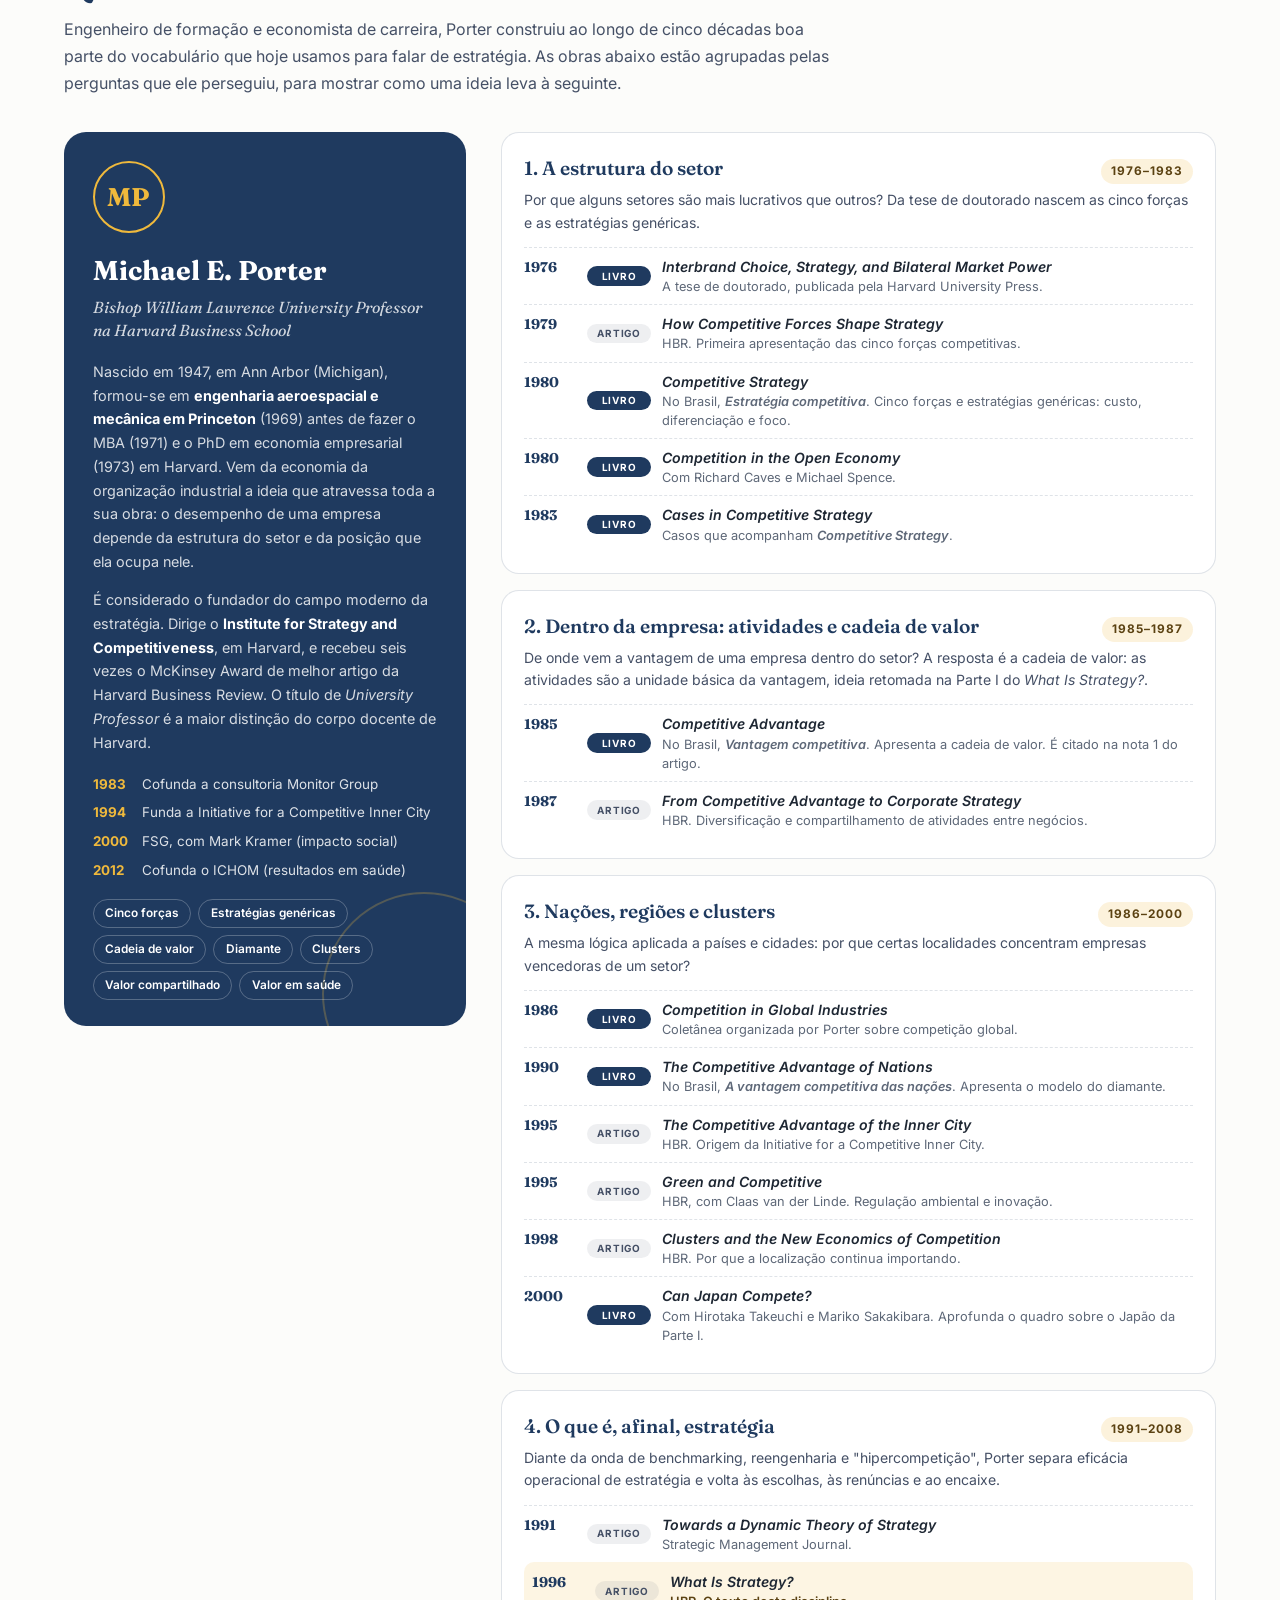
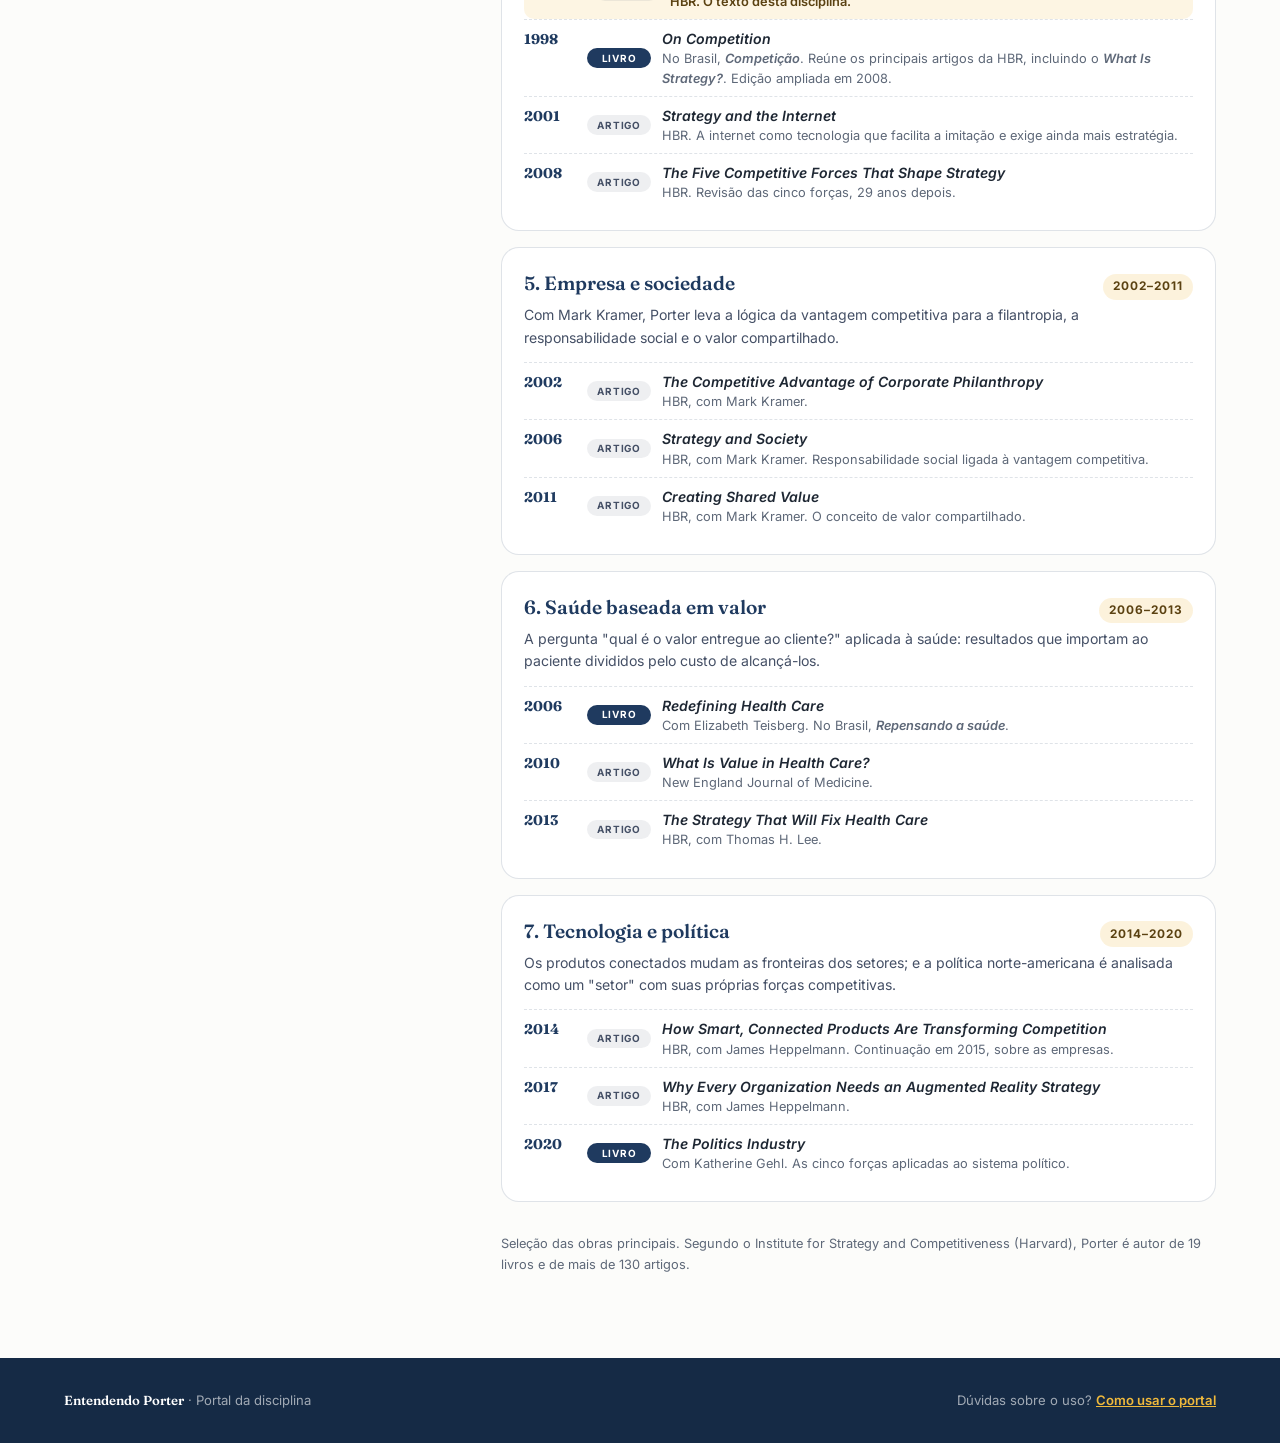
==== commit d591a44c: "Aula 5: Parte V do artigo (redescobrindo a estratégia) - Tradução da Parte V (24 parágrafos e os qua" ====
--- a/index.html
+++ b/index.html
@@ -265,12 +265,17 @@
           </article>
         </li>
 
-        <li class="etapa futura">
-          <div class="marco"><span class="marco-n">V</span><span class="marco-fase">pp. 50–53</span></div>
+        <li class="etapa">
+          <div class="marco"><span class="marco-n">V</span><span class="marco-fase">pp. 50–54</span></div>
           <article class="etapa-card">
-            <div class="etapa-aula" data-fase=" · pp. 50–53">Aula 5 <span class="badge-breve">Em breve</span></div>
+            <div class="etapa-aula" data-fase=" · pp. 50–54">Aula 5</div>
             <h3>Redescobrindo a estratégia</h3>
             <p class="desc">Por que as empresas deixam de escolher, a armadilha do crescimento, o crescimento lucrativo e o papel da liderança.</p>
+            <p class="entrega"><strong>Na aula:</strong> o texto de Porter, a Neutrogena antes e depois no mapa, o material com as atividades, a auditoria do núcleo da sua empresa, o teste da extensão, a Vivelar 18 meses depois e o exit ticket, organizados em 14 módulos.</p>
+            <div class="recursos">
+              <a class="rec rec-atividade" href="partes/parte-5.html">
+                <span class="rec-cab"><span class="rec-ico"><svg viewBox="0 0 24 24" fill="none" stroke="currentColor" stroke-width="2"><path d="M4 5a2 2 0 012-2h13v16H6a2 2 0 00-2 2V5z"/><path d="M4 19a2 2 0 012-2h13"/></svg></span><span class="rec-tipo">Aula 5</span></span><span class="rec-nome">Abrir a Aula 5</span><span class="rec-status" data-ferramenta="aula5">Não iniciada</span></a>
+            </div>
           </article>
         </li>
       </ol>
@@ -412,7 +417,8 @@
     { id: 'aula1', nome: 'Aula 1 · Parte I', url: 'partes/parte-1.html' },
     { id: 'aula2', nome: 'Aula 2 · Parte II', url: 'partes/parte-2.html' },
     { id: 'aula3', nome: 'Aula 3 · Parte III', url: 'partes/parte-3.html' },
-    { id: 'aula4', nome: 'Aula 4 · Parte IV', url: 'partes/parte-4.html' }
+    { id: 'aula4', nome: 'Aula 4 · Parte IV', url: 'partes/parte-4.html' },
+    { id: 'aula5', nome: 'Aula 5 · Parte V', url: 'partes/parte-5.html' }
   ];
 
   function rotulo(reg) {
